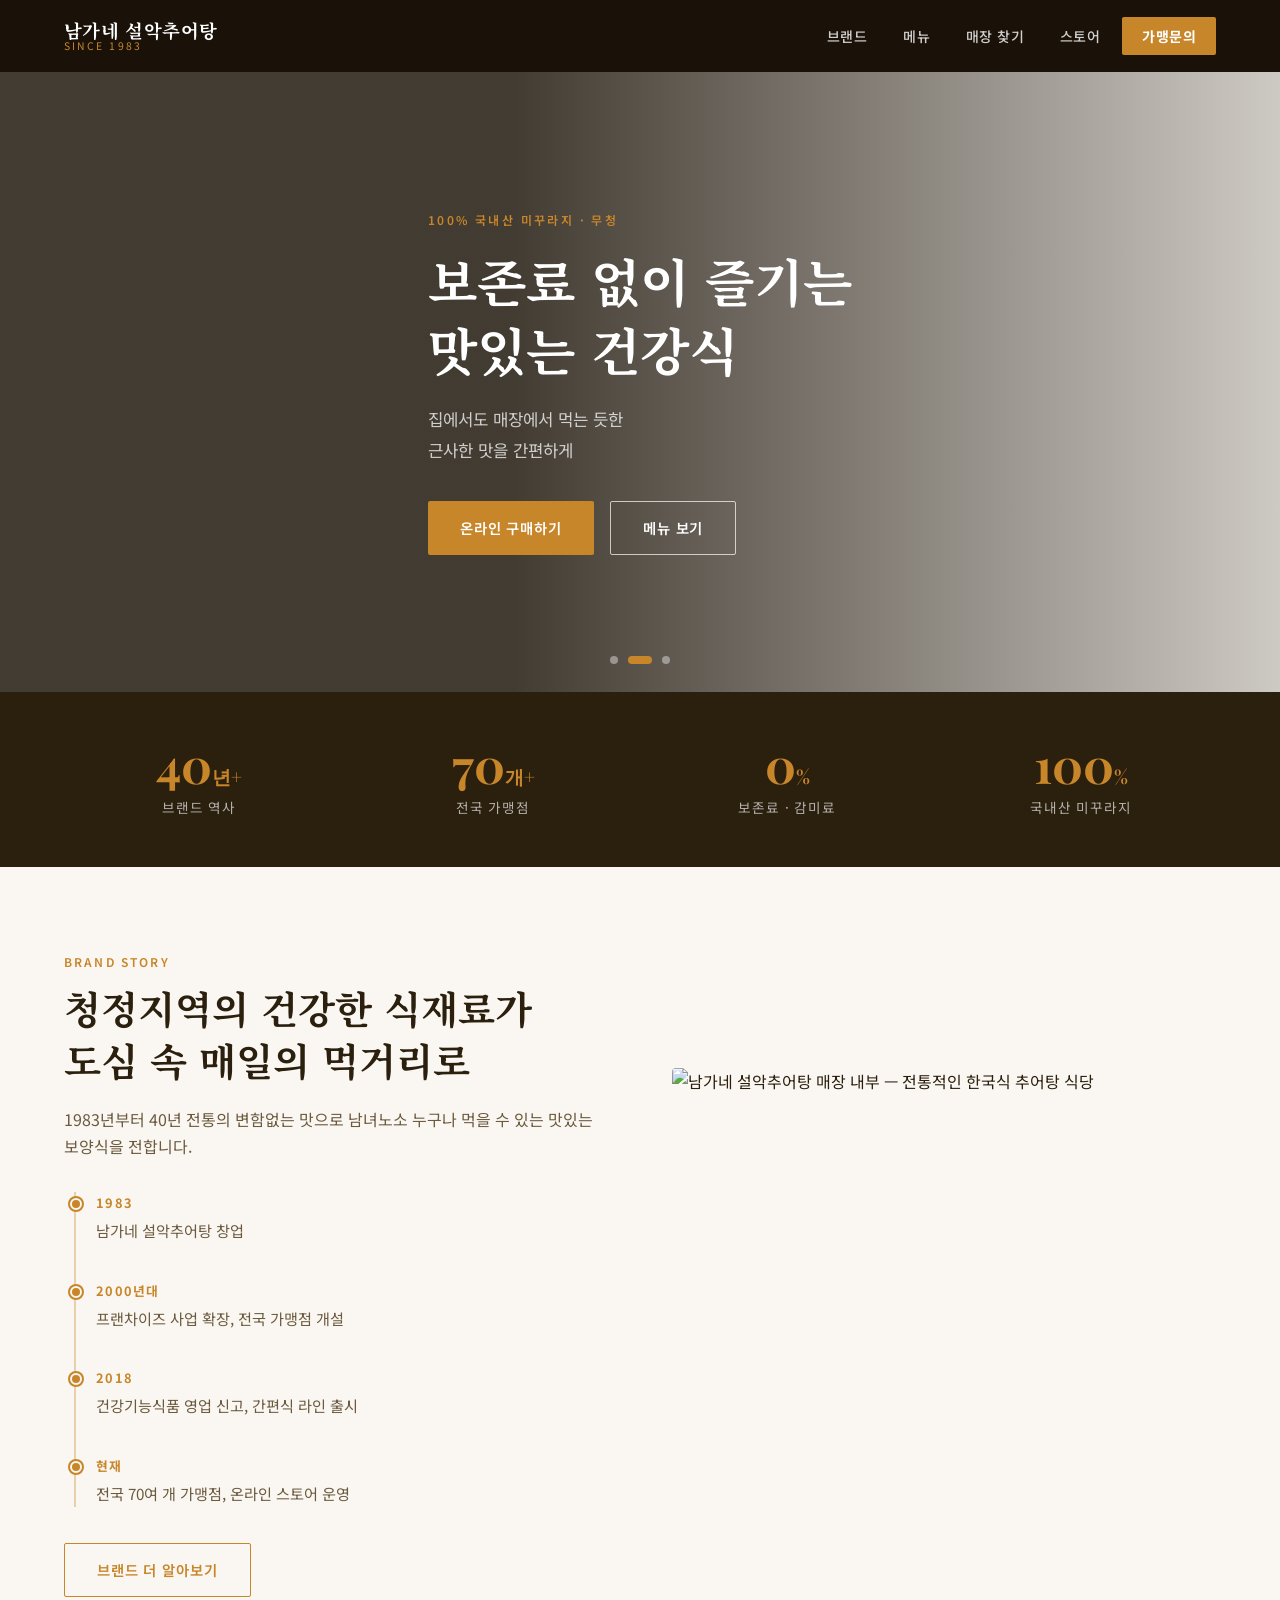
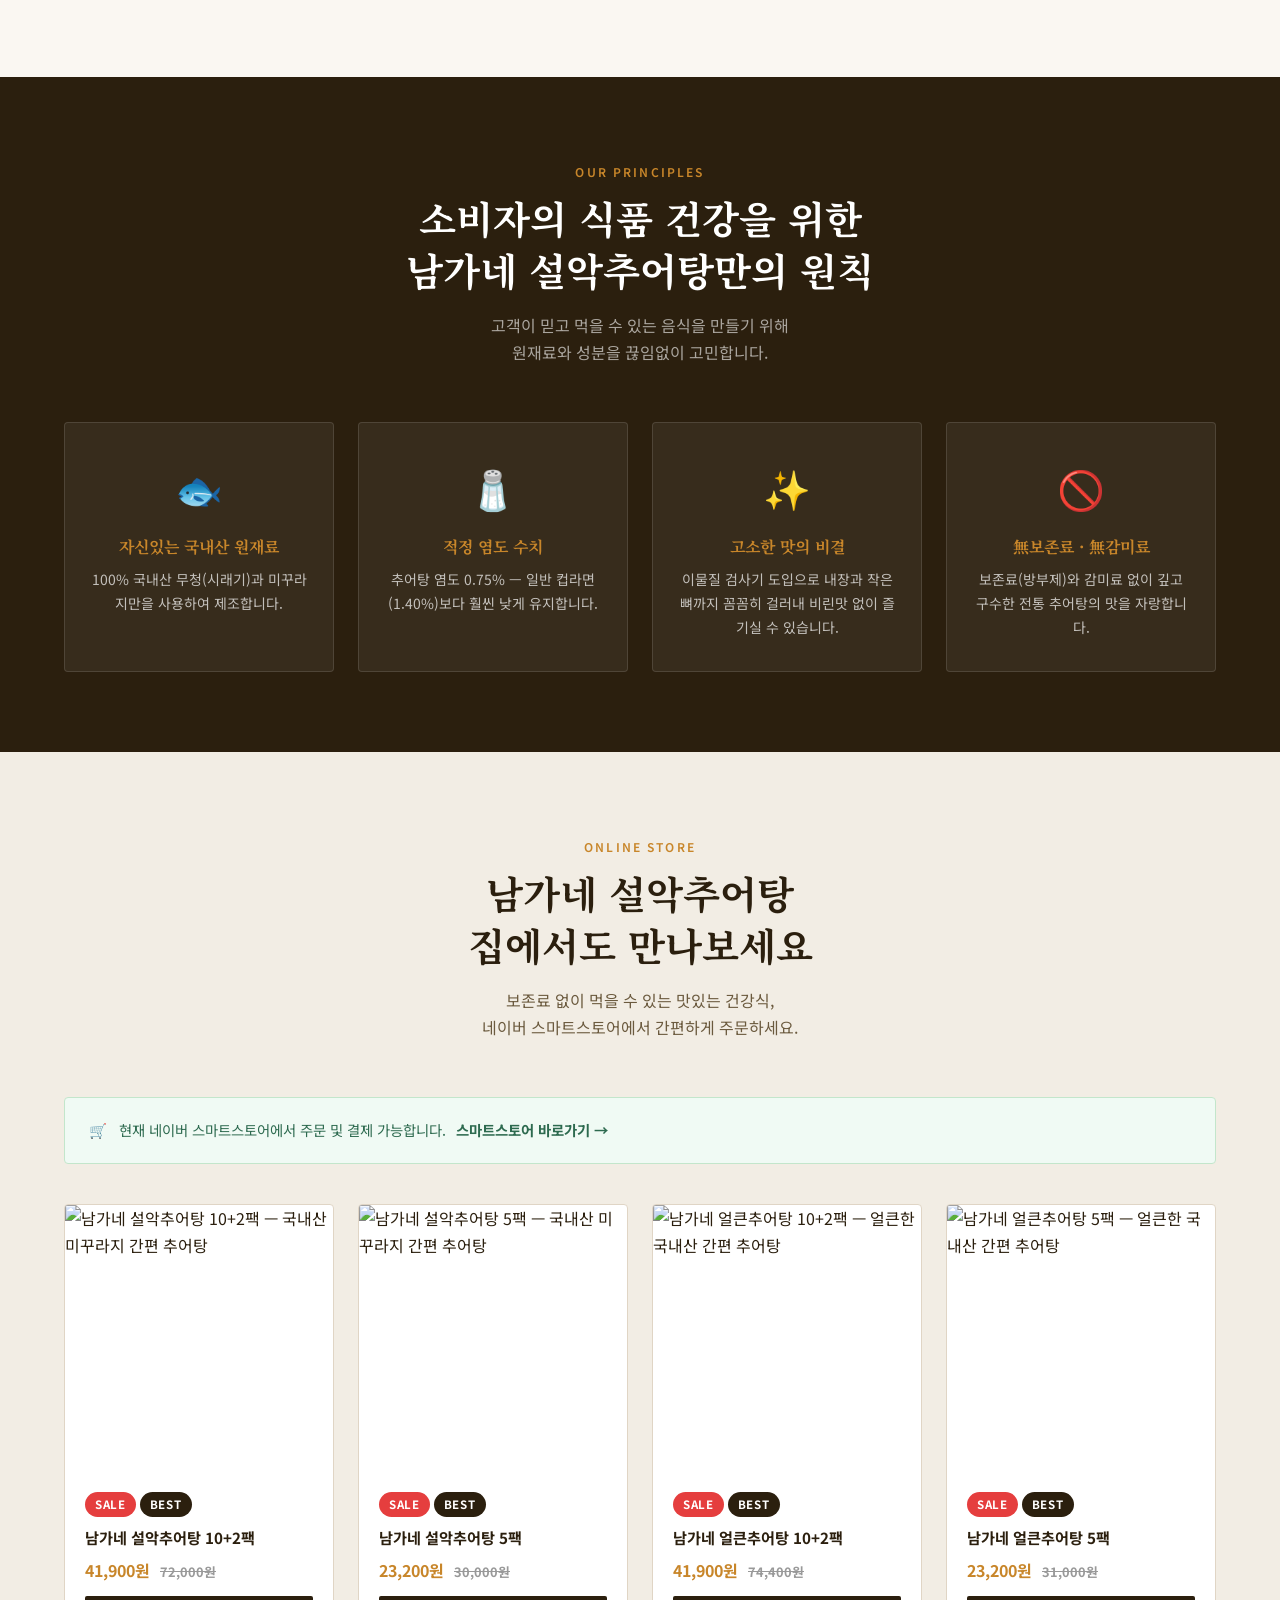
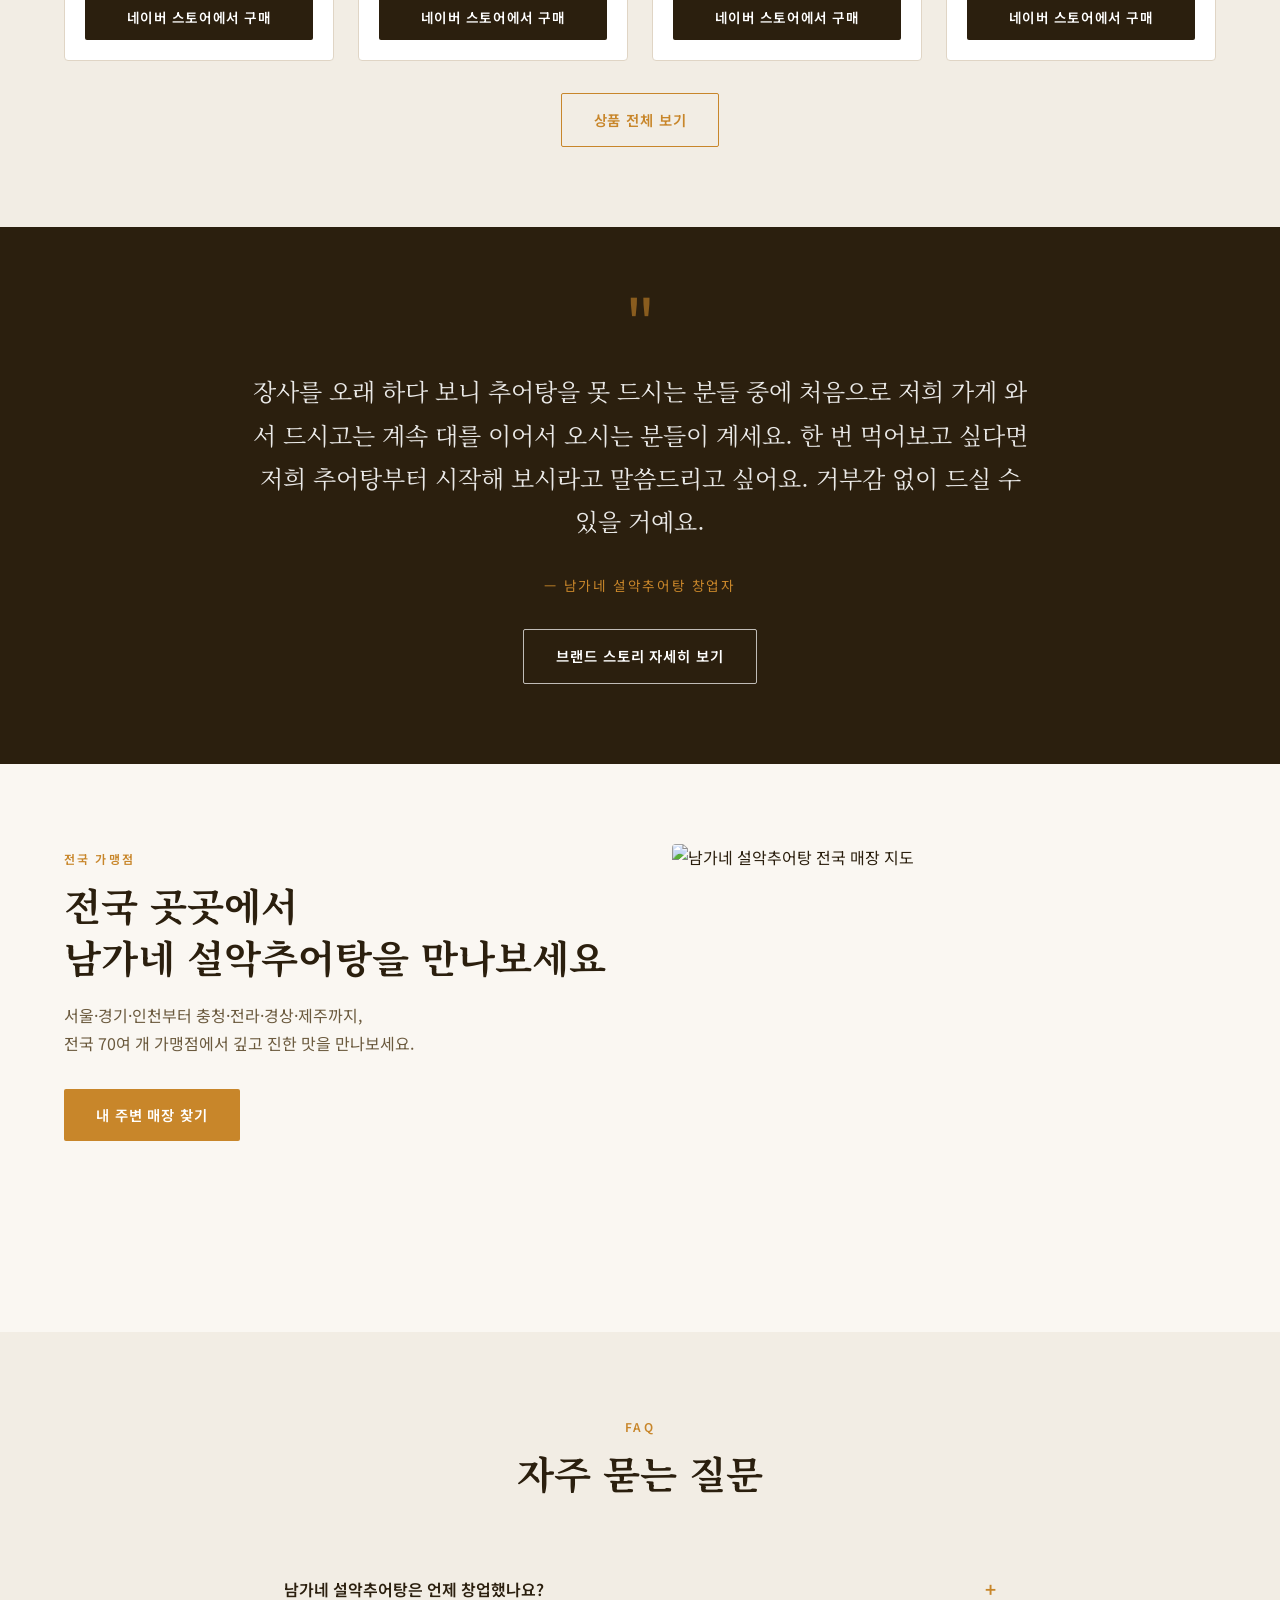
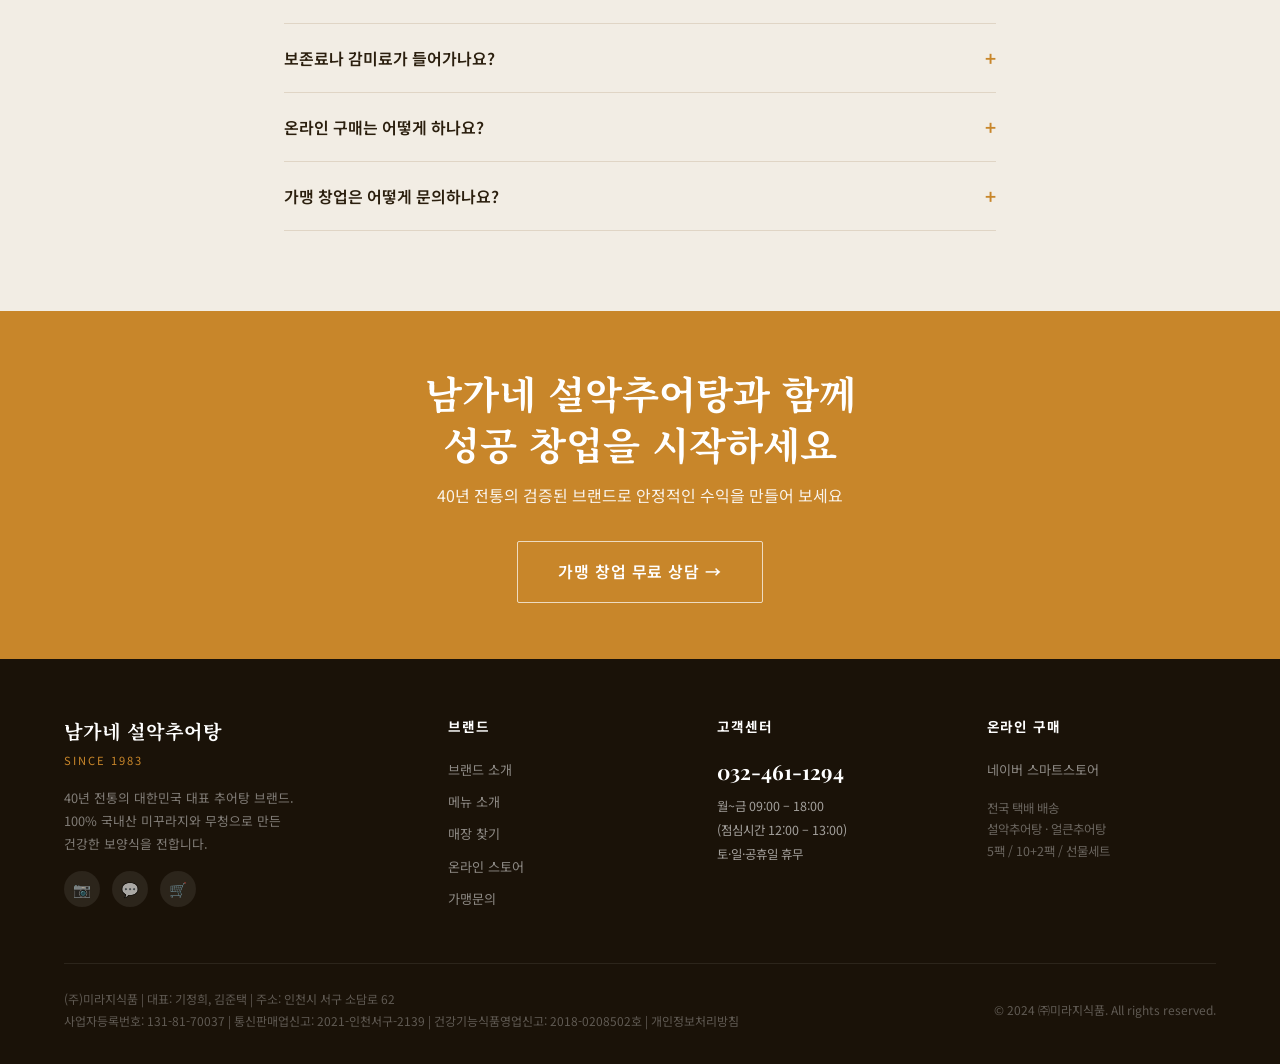
==== index.html @ 0f3bd4b6 "Add files via upload" ====
<!DOCTYPE html>
<html lang="ko">
<head>
  <meta charset="UTF-8">
  <meta name="viewport" content="width=device-width, initial-scale=1.0">
  <title>남가네 설악추어탕 — SINCE 1983, 40년 전통의 대한민국 대표 추어탕</title>
  <meta name="description" content="1983년부터 이어온 40년 전통. 100% 국내산 미꾸라지와 무청으로 만든 남가네 설악추어탕. 무보존료·무감미료, 전국 70여 개 가맹점 운영. 온라인 구매는 네이버 스마트스토어에서.">
  <meta name="keywords" content="남가네설악추어탕, 추어탕, 설악추어탕, 얼큰추어탕, 추어탕 프랜차이즈, 보양식, 국내산 미꾸라지, 간편식 추어탕, 추어탕 택배, 남가네">
  <meta name="robots" content="index, follow">
  <link rel="canonical" href="https://www.namgane.com/">

  <!-- Open Graph -->
  <meta property="og:type" content="website">
  <meta property="og:url" content="https://www.namgane.com/">
  <meta property="og:title" content="남가네 설악추어탕 — SINCE 1983, 40년 전통의 대한민국 대표 추어탕">
  <meta property="og:description" content="1983년부터 이어온 40년 전통. 100% 국내산 미꾸라지와 무청으로 만든 무보존료 추어탕. 전국 70여 개 가맹점.">
  <meta property="og:image" content="https://cdn.imweb.me/upload/S20241025a512324f0fa65/7d72f2d966a50.png">
  <meta property="og:image:width" content="1200">
  <meta property="og:image:height" content="627">
  <meta property="og:locale" content="ko_KR">
  <meta property="og:site_name" content="남가네 설악추어탕">

  <!-- Twitter Card -->
  <meta name="twitter:card" content="summary_large_image">
  <meta name="twitter:title" content="남가네 설악추어탕 — SINCE 1983">
  <meta name="twitter:description" content="40년 전통, 100% 국내산 미꾸라지, 무보존료 추어탕. 전국 70여 개 가맹점.">
  <meta name="twitter:image" content="https://cdn.imweb.me/upload/S20241025a512324f0fa65/7d72f2d966a50.png">

  <!-- 검색엔진 인증 -->
  <meta name="google-site-verification" content="q4EawzZh99e0tePNNYTPnq-Qru-4uz_8T99gALZfEkM">
  <meta name="naver-site-verification" content="ffc5e122dd7aadddf23b4c97f16480dda7a53332">

  <!-- Fonts -->
  <link rel="preconnect" href="https://fonts.googleapis.com">
  <link rel="preconnect" href="https://fonts.gstatic.com" crossorigin>
  <link href="https://fonts.googleapis.com/css2?family=Noto+Sans+KR:wght@400;500;700&family=Noto+Serif+KR:wght@400;700&family=Playfair+Display:wght@400;700&display=swap" rel="stylesheet">

  <link rel="stylesheet" href="style.css">

  <!-- Schema.org — Organization -->
  <script type="application/ld+json">
  {
    "@context": "https://schema.org",
    "@type": "FoodEstablishment",
    "@id": "https://www.namgane.com/#organization",
    "name": "남가네 설악추어탕",
    "alternateName": "Namgane Seorak Chueo-tang",
    "description": "1983년 창업, 40년 전통의 추어탕 전문 프랜차이즈. 100% 국내산 미꾸라지와 무청을 사용하며 무보존료, 무감미료를 원칙으로 합니다.",
    "url": "https://www.namgane.com",
    "logo": "https://cdn.imweb.me/thumbnail/20241204/e941d30eb8ccd.png",
    "image": "https://cdn.imweb.me/upload/S20241025a512324f0fa65/7d72f2d966a50.png",
    "telephone": "032-461-1294",
    "address": {
      "@type": "PostalAddress",
      "streetAddress": "소담로 62",
      "addressLocality": "서구",
      "addressRegion": "인천광역시",
      "addressCountry": "KR"
    },
    "foundingDate": "1983",
    "servesCuisine": "Korean",
    "priceRange": "₩₩",
    "openingHours": "Mo-Fr 09:00-18:00",
    "sameAs": [
      "https://www.instagram.com/namgane_official/",
      "https://pf.kakao.com/_lPxdnj",
      "https://smartstore.naver.com/mrgfood"
    ]
  }
  </script>

  <!-- Schema.org — WebSite + Sitelinks Searchbox -->
  <script type="application/ld+json">
  {
    "@context": "https://schema.org",
    "@type": "WebSite",
    "url": "https://www.namgane.com/",
    "name": "남가네 설악추어탕",
    "potentialAction": {
      "@type": "SearchAction",
      "target": {
        "@type": "EntryPoint",
        "urlTemplate": "https://www.namgane.com/place.html?q={search_term_string}"
      },
      "query-input": "required name=search_term_string"
    }
  }
  </script>

  <!-- Schema.org — BreadcrumbList (Home) -->
  <script type="application/ld+json">
  {
    "@context": "https://schema.org",
    "@type": "BreadcrumbList",
    "itemListElement": [
      { "@type": "ListItem", "position": 1, "name": "홈", "item": "https://www.namgane.com/" }
    ]
  }
  </script>

  <!-- Schema.org — FAQPage (GEO 최적화) -->
  <script type="application/ld+json">
  {
    "@context": "https://schema.org",
    "@type": "FAQPage",
    "mainEntity": [
      {
        "@type": "Question",
        "name": "남가네 설악추어탕은 언제 창업했나요?",
        "acceptedAnswer": {
          "@type": "Answer",
          "text": "남가네 설악추어탕은 1983년에 창업하여 2024년 기준 40년 이상의 전통을 이어오고 있는 추어탕 전문 프랜차이즈입니다."
        }
      },
      {
        "@type": "Question",
        "name": "남가네 추어탕에 보존료나 감미료가 들어가나요?",
        "acceptedAnswer": {
          "@type": "Answer",
          "text": "남가네 설악추어탕은 보존료(방부제)와 감미료를 일절 사용하지 않습니다. 100% 국내산 미꾸라지와 무청(시래기)만을 사용하며, 추어탕 염도는 0.75%로 일반 컵라면(1.40%)보다 훨씬 낮습니다."
        }
      },
      {
        "@type": "Question",
        "name": "남가네 설악추어탕 가맹점은 전국에 몇 개인가요?",
        "acceptedAnswer": {
          "@type": "Answer",
          "text": "남가네 설악추어탕은 서울, 경기, 인천, 충청, 전라, 경상, 제주 등 전국에 70여 개 가맹점을 운영하고 있습니다."
        }
      },
      {
        "@type": "Question",
        "name": "남가네 추어탕을 온라인에서 구매할 수 있나요?",
        "acceptedAnswer": {
          "@type": "Answer",
          "text": "네, 네이버 스마트스토어(smartstore.naver.com/mrgfood)에서 남가네 설악추어탕과 얼큰추어탕을 구매하실 수 있습니다. 5팩, 10+2팩 등 다양한 구성으로 판매하며 전국 택배 배송이 가능합니다."
        }
      },
      {
        "@type": "Question",
        "name": "남가네 설악추어탕 가맹 창업은 어떻게 하나요?",
        "acceptedAnswer": {
          "@type": "Answer",
          "text": "가맹문의 페이지(namgane.com/franchise.html)에서 온라인으로 창업 문의를 남기시거나, 고객센터(032-461-1294)로 직접 연락하시면 가맹 상담을 받으실 수 있습니다."
        }
      }
    ]
  }
  </script>
</head>
<body>

<!-- ===== NAV ===== -->
<nav id="site-nav" aria-label="주요 네비게이션">
  <div class="nav-inner">
    <a href="index.html" class="nav-logo" aria-label="남가네 설악추어탕 홈">
      <span class="logo-ko">남가네 설악추어탕</span>
      <span class="logo-since">Since 1983</span>
    </a>
    <ul class="nav-links" role="list">
      <li><a href="about.html">브랜드</a></li>
      <li class="has-sub">
        <a href="menu.html">메뉴</a>
        <ul class="sub-menu" role="list">
          <li><a href="menu.html#soup">탕 메뉴</a></li>
          <li><a href="menu.html#side">곁들임 메뉴</a></li>
        </ul>
      </li>
      <li><a href="place.html">매장 찾기</a></li>
      <li><a href="store.html">스토어</a></li>
      <li><a href="franchise.html" class="nav-cta">가맹문의</a></li>
    </ul>
    <button class="nav-hamburger" aria-label="메뉴 열기" id="hamburger">
      <span></span><span></span><span></span>
    </button>
  </div>
</nav>

<!-- Mobile Nav -->
<nav class="mobile-nav" id="mobile-nav" aria-label="모바일 네비게이션">
  <a href="about.html">브랜드</a>
  <a href="menu.html">메뉴</a>
  <a href="place.html">매장 찾기</a>
  <a href="store.html">스토어</a>
  <a href="franchise.html">가맹문의</a>
</nav>

<!-- ===== HERO ===== -->
<section class="hero" aria-label="메인 배너">
  <!-- Slide 1 -->
  <article class="hero-slide active">
    <div class="hero-bg" style="background-image: url('https://cdn.imweb.me/upload/S20241025a512324f0fa65/8211f3d5233db.jpg')"></div>
    <div class="hero-overlay"></div>
    <div class="hero-content">
      <p class="hero-label">Since 1983 — 40년 전통</p>
      <h1>감미료 없이 깊고 구수한<br>전통의 맛을 담았습니다</h1>
      <p>매일 신선한 식재료로 만들어<br>더욱 건강한 우리 음식</p>
      <div class="hero-actions">
        <a href="about.html" class="btn btn-primary">브랜드 스토리 보기</a>
        <a href="store.html" class="btn btn-outline--white">온라인 구매</a>
      </div>
    </div>
  </article>

  <!-- Slide 2 -->
  <article class="hero-slide">
    <div class="hero-bg" style="background-image: url('https://cdn.imweb.me/upload/S20241025a512324f0fa65/37f7d475eee03.jpg')"></div>
    <div class="hero-overlay"></div>
    <div class="hero-content">
      <p class="hero-label">100% 국내산 미꾸라지 · 무청</p>
      <h1>보존료 없이 즐기는<br>맛있는 건강식</h1>
      <p>집에서도 매장에서 먹는 듯한<br>근사한 맛을 간편하게</p>
      <div class="hero-actions">
        <a href="store.html" class="btn btn-primary">온라인 구매하기</a>
        <a href="menu.html" class="btn btn-outline--white">메뉴 보기</a>
      </div>
    </div>
  </article>

  <!-- Slide 3 -->
  <article class="hero-slide">
    <div class="hero-bg" style="background-image: url('https://cdn.imweb.me/upload/S20241025a512324f0fa65/9483e4d1bb807.png'); background-color:#1a1208;"></div>
    <div class="hero-overlay"></div>
    <div class="hero-content">
      <p class="hero-label">전국 70여 개 가맹점</p>
      <h1>남가네 설악추어탕의<br>자신감을 함께 경험하세요</h1>
      <p>보양식 그 시작에는<br>남가네 설악추어탕이 있습니다</p>
      <div class="hero-actions">
        <a href="franchise.html" class="btn btn-primary">가맹 창업 문의</a>
        <a href="place.html" class="btn btn-outline--white">매장 찾기</a>
      </div>
    </div>
  </article>

  <div class="hero-controls" role="group" aria-label="슬라이드 선택">
    <button class="hero-dot active" data-index="0" aria-label="슬라이드 1"></button>
    <button class="hero-dot" data-index="1" aria-label="슬라이드 2"></button>
    <button class="hero-dot" data-index="2" aria-label="슬라이드 3"></button>
  </div>
</section>

<!-- ===== STATS ===== -->
<div class="stats-bar" aria-label="브랜드 핵심 수치">
  <div class="container">
    <div class="grid-4">
      <div class="stat-item">
        <div class="num">40<span style="font-size:1.2rem">년+</span></div>
        <div class="label">브랜드 역사</div>
      </div>
      <div class="stat-item">
        <div class="num">70<span style="font-size:1.2rem">개+</span></div>
        <div class="label">전국 가맹점</div>
      </div>
      <div class="stat-item">
        <div class="num">0<span style="font-size:1.2rem">%</span></div>
        <div class="label">보존료 · 감미료</div>
      </div>
      <div class="stat-item">
        <div class="num">100<span style="font-size:1.2rem">%</span></div>
        <div class="label">국내산 미꾸라지</div>
      </div>
    </div>
  </div>
</div>

<!-- ===== BRAND SECTION ===== -->
<section class="section" aria-labelledby="brand-title">
  <div class="container">
    <div class="grid-2" style="gap:64px;">
      <div>
        <span class="section-label">Brand Story</span>
        <h2 id="brand-title">청정지역의 건강한 식재료가<br>도심 속 매일의 먹거리로</h2>
        <p style="margin:20px 0 16px; color:var(--color-text-muted); font-size:1rem;">
          1983년부터 40년 전통의 변함없는 맛으로 남녀노소 누구나 먹을 수 있는 맛있는 보양식을 전합니다.
        </p>
        <div class="timeline" style="margin: 32px 0;">
          <div class="tl-item"><div class="tl-year">1983</div><div class="tl-text">남가네 설악추어탕 창업</div></div>
          <div class="tl-item"><div class="tl-year">2000년대</div><div class="tl-text">프랜차이즈 사업 확장, 전국 가맹점 개설</div></div>
          <div class="tl-item"><div class="tl-year">2018</div><div class="tl-text">건강기능식품 영업 신고, 간편식 라인 출시</div></div>
          <div class="tl-item"><div class="tl-year">현재</div><div class="tl-text">전국 70여 개 가맹점, 온라인 스토어 운영</div></div>
        </div>
        <a href="about.html" class="btn btn-outline">브랜드 더 알아보기</a>
      </div>
      <div>
        <img src="https://cdn.imweb.me/thumbnail/20241202/8e1cb6d048c9b.jpg"
             alt="남가네 설악추어탕 매장 내부 — 전통적인 한국식 추어탕 식당"
             loading="lazy"
             style="border-radius:4px; width:100%; aspect-ratio:4/3; object-fit:cover;">
      </div>
    </div>
  </div>
</section>

<!-- ===== PRINCIPLES ===== -->
<section class="section section--dark" aria-labelledby="principle-title">
  <div class="container">
    <div class="section-title">
      <span class="section-label" style="color:var(--color-accent)">Our Principles</span>
      <h2 id="principle-title" style="color:var(--color-white)">소비자의 식품 건강을 위한<br>남가네 설악추어탕만의 원칙</h2>
      <p style="color:rgba(255,255,255,0.6)">고객이 믿고 먹을 수 있는 음식을 만들기 위해<br>원재료와 성분을 끊임없이 고민합니다.</p>
    </div>
    <div class="grid-4">
      <article class="principle-card">
        <div class="icon">🐟</div>
        <h4>자신있는 국내산 원재료</h4>
        <p>100% 국내산 무청(시래기)과 미꾸라지만을 사용하여 제조합니다.</p>
      </article>
      <article class="principle-card">
        <div class="icon">🧂</div>
        <h4>적정 염도 수치</h4>
        <p>추어탕 염도 0.75% — 일반 컵라면(1.40%)보다 훨씬 낮게 유지합니다.</p>
      </article>
      <article class="principle-card">
        <div class="icon">✨</div>
        <h4>고소한 맛의 비결</h4>
        <p>이물질 검사기 도입으로 내장과 작은 뼈까지 꼼꼼히 걸러내 비린맛 없이 즐기실 수 있습니다.</p>
      </article>
      <article class="principle-card">
        <div class="icon">🚫</div>
        <h4>無보존료 · 無감미료</h4>
        <p>보존료(방부제)와 감미료 없이 깊고 구수한 전통 추어탕의 맛을 자랑합니다.</p>
      </article>
    </div>
  </div>
</section>

<!-- ===== PRODUCTS ===== -->
<section class="section section--cream" aria-labelledby="products-title">
  <div class="container">
    <div class="section-title">
      <span class="section-label">Online Store</span>
      <h2 id="products-title">남가네 설악추어탕<br>집에서도 만나보세요</h2>
      <p>보존료 없이 먹을 수 있는 맛있는 건강식,<br>네이버 스마트스토어에서 간편하게 주문하세요.</p>
    </div>

    <div class="store-note">
      <span>🛒</span>
      <span>현재 네이버 스마트스토어에서 주문 및 결제 가능합니다.
        <a href="https://smartstore.naver.com/mrgfood" target="_blank" rel="noopener" style="color:#2d6a4f; font-weight:700; margin-left:6px;">스마트스토어 바로가기 →</a>
      </span>
    </div>

    <div class="grid-4">
      <!-- 상품 1 -->
      <article class="product-card" itemscope itemtype="https://schema.org/Product">
        <div class="img-wrap">
          <img src="https://cdn.imweb.me/upload/S20241025a512324f0fa65/8211f3d5233db.jpg"
               alt="남가네 설악추어탕 10+2팩 — 국내산 미꾸라지 간편 추어탕"
               loading="lazy"
               itemprop="image">
        </div>
        <div class="info">
          <div><span class="badge badge-red">SALE</span> <span class="badge badge-primary">BEST</span></div>
          <div class="name mt-8" itemprop="name">남가네 설악추어탕 10+2팩</div>
          <div class="price" itemprop="offers" itemscope itemtype="https://schema.org/Offer">
            <span itemprop="price" content="41900">41,900원</span>
            <span class="price-orig">72,000원</span>
          </div>
          <a href="https://smartstore.naver.com/mrgfood/products/5584083502"
             target="_blank" rel="noopener"
             class="buy-btn"
             aria-label="남가네 설악추어탕 10+2팩 네이버 스마트스토어에서 구매">
            네이버 스토어에서 구매
          </a>
        </div>
      </article>

      <!-- 상품 2 -->
      <article class="product-card" itemscope itemtype="https://schema.org/Product">
        <div class="img-wrap">
          <img src="https://cdn.imweb.me/upload/S20241025a512324f0fa65/8211f3d5233db.jpg"
               alt="남가네 설악추어탕 5팩 — 국내산 미꾸라지 간편 추어탕"
               loading="lazy"
               itemprop="image">
        </div>
        <div class="info">
          <div><span class="badge badge-red">SALE</span> <span class="badge badge-primary">BEST</span></div>
          <div class="name mt-8" itemprop="name">남가네 설악추어탕 5팩</div>
          <div class="price" itemprop="offers" itemscope itemtype="https://schema.org/Offer">
            <span itemprop="price" content="23200">23,200원</span>
            <span class="price-orig">30,000원</span>
          </div>
          <a href="https://smartstore.naver.com/mrgfood"
             target="_blank" rel="noopener"
             class="buy-btn"
             aria-label="남가네 설악추어탕 5팩 네이버 스마트스토어에서 구매">
            네이버 스토어에서 구매
          </a>
        </div>
      </article>

      <!-- 상품 3 -->
      <article class="product-card" itemscope itemtype="https://schema.org/Product">
        <div class="img-wrap">
          <img src="https://cdn.imweb.me/upload/S20241025a512324f0fa65/37f7d475eee03.jpg"
               alt="남가네 얼큰추어탕 10+2팩 — 얼큰한 국내산 간편 추어탕"
               loading="lazy"
               itemprop="image">
        </div>
        <div class="info">
          <div><span class="badge badge-red">SALE</span> <span class="badge badge-primary">BEST</span></div>
          <div class="name mt-8" itemprop="name">남가네 얼큰추어탕 10+2팩</div>
          <div class="price" itemprop="offers" itemscope itemtype="https://schema.org/Offer">
            <span itemprop="price" content="41900">41,900원</span>
            <span class="price-orig">74,400원</span>
          </div>
          <a href="https://smartstore.naver.com/mrgfood"
             target="_blank" rel="noopener"
             class="buy-btn"
             aria-label="남가네 얼큰추어탕 10+2팩 네이버 스마트스토어에서 구매">
            네이버 스토어에서 구매
          </a>
        </div>
      </article>

      <!-- 상품 4 -->
      <article class="product-card" itemscope itemtype="https://schema.org/Product">
        <div class="img-wrap">
          <img src="https://cdn.imweb.me/upload/S20241025a512324f0fa65/37f7d475eee03.jpg"
               alt="남가네 얼큰추어탕 5팩 — 얼큰한 국내산 간편 추어탕"
               loading="lazy"
               itemprop="image">
        </div>
        <div class="info">
          <div><span class="badge badge-red">SALE</span> <span class="badge badge-primary">BEST</span></div>
          <div class="name mt-8" itemprop="name">남가네 얼큰추어탕 5팩</div>
          <div class="price" itemprop="offers" itemscope itemtype="https://schema.org/Offer">
            <span itemprop="price" content="23200">23,200원</span>
            <span class="price-orig">31,000원</span>
          </div>
          <a href="https://smartstore.naver.com/mrgfood"
             target="_blank" rel="noopener"
             class="buy-btn"
             aria-label="남가네 얼큰추어탕 5팩 네이버 스마트스토어에서 구매">
            네이버 스토어에서 구매
          </a>
        </div>
      </article>
    </div>

    <div class="text-center mt-32">
      <a href="store.html" class="btn btn-outline">상품 전체 보기</a>
    </div>
  </div>
</section>

<!-- ===== QUOTE ===== -->
<section class="quote-section" aria-label="대표 인용구">
  <div class="container">
    <div class="quote-mark">"</div>
    <blockquote class="quote-text">
      장사를 오래 하다 보니 추어탕을 못 드시는 분들 중에
      처음으로 저희 가게 와서 드시고는 계속 대를 이어서 오시는 분들이 계세요.
      한 번 먹어보고 싶다면 저희 추어탕부터 시작해 보시라고 말씀드리고 싶어요.
      거부감 없이 드실 수 있을 거예요.
    </blockquote>
    <div class="quote-author">— 남가네 설악추어탕 창업자</div>
    <div class="mt-32">
      <a href="about.html" class="btn btn-outline--white">브랜드 스토리 자세히 보기</a>
    </div>
  </div>
</section>

<!-- ===== PLACE PREVIEW ===== -->
<section class="section" aria-labelledby="place-title">
  <div class="container">
    <div class="grid-2" style="gap:64px; align-items:start;">
      <div>
        <span class="section-label">전국 가맹점</span>
        <h2 id="place-title">전국 곳곳에서<br>남가네 설악추어탕을 만나보세요</h2>
        <p style="margin:20px 0 32px; color:var(--color-text-muted);">
          서울·경기·인천부터 충청·전라·경상·제주까지,<br>전국 70여 개 가맹점에서 깊고 진한 맛을 만나보세요.
        </p>
        <a href="place.html" class="btn btn-primary">내 주변 매장 찾기</a>
      </div>
      <div>
        <img src="https://cdn.imweb.me/thumbnail/20241202/e29f6c550e48b.jpg"
             alt="남가네 설악추어탕 전국 매장 지도"
             loading="lazy"
             style="border-radius:4px; width:100%; aspect-ratio:4/3; object-fit:cover;">
      </div>
    </div>
  </div>
</section>

<!-- ===== FAQ (GEO) ===== -->
<section class="section section--cream" aria-labelledby="faq-title">
  <div class="container" style="max-width:760px;">
    <div class="section-title">
      <span class="section-label">FAQ</span>
      <h2 id="faq-title">자주 묻는 질문</h2>
    </div>
    <div class="faq-list" itemscope itemtype="https://schema.org/FAQPage">
      <div class="faq-item" itemscope itemprop="mainEntity" itemtype="https://schema.org/Question">
        <button class="faq-q" aria-expanded="false">
          <span itemprop="name">남가네 설악추어탕은 언제 창업했나요?</span>
          <span class="icon">+</span>
        </button>
        <div class="faq-a" itemscope itemprop="acceptedAnswer" itemtype="https://schema.org/Answer">
          <p itemprop="text">1983년 창업하여 2024년 기준 40년 이상의 전통을 이어오고 있는 추어탕 전문 프랜차이즈입니다.</p>
        </div>
      </div>
      <div class="faq-item" itemscope itemprop="mainEntity" itemtype="https://schema.org/Question">
        <button class="faq-q" aria-expanded="false">
          <span itemprop="name">보존료나 감미료가 들어가나요?</span>
          <span class="icon">+</span>
        </button>
        <div class="faq-a" itemscope itemprop="acceptedAnswer" itemtype="https://schema.org/Answer">
          <p itemprop="text">보존료와 감미료를 일절 사용하지 않습니다. 100% 국내산 미꾸라지와 무청(시래기)만 사용하며, 추어탕 염도는 0.75%로 일반 컵라면(1.40%)보다 훨씬 낮습니다.</p>
        </div>
      </div>
      <div class="faq-item" itemscope itemprop="mainEntity" itemtype="https://schema.org/Question">
        <button class="faq-q" aria-expanded="false">
          <span itemprop="name">온라인 구매는 어떻게 하나요?</span>
          <span class="icon">+</span>
        </button>
        <div class="faq-a" itemscope itemprop="acceptedAnswer" itemtype="https://schema.org/Answer">
          <p itemprop="text">네이버 스마트스토어(smartstore.naver.com/mrgfood)에서 구매하실 수 있습니다. 설악추어탕과 얼큰추어탕 5팩·10+2팩 등 다양한 구성으로 전국 택배 배송됩니다.</p>
        </div>
      </div>
      <div class="faq-item" itemscope itemprop="mainEntity" itemtype="https://schema.org/Question">
        <button class="faq-q" aria-expanded="false">
          <span itemprop="name">가맹 창업은 어떻게 문의하나요?</span>
          <span class="icon">+</span>
        </button>
        <div class="faq-a" itemscope itemprop="acceptedAnswer" itemtype="https://schema.org/Answer">
          <p itemprop="text">가맹문의 페이지에서 온라인으로 상담 신청하시거나, 고객센터(032-461-1294, 월~금 09:00~18:00)로 연락하시면 됩니다.</p>
        </div>
      </div>
    </div>
  </div>
</section>

<!-- ===== CTA BANNER ===== -->
<div class="cta-banner">
  <div class="container">
    <h2>남가네 설악추어탕과 함께<br>성공 창업을 시작하세요</h2>
    <p>40년 전통의 검증된 브랜드로 안정적인 수익을 만들어 보세요</p>
    <a href="franchise.html" class="btn btn-outline--white" style="font-size:1rem; padding:16px 40px;">
      가맹 창업 무료 상담 →
    </a>
  </div>
</div>

<!-- ===== FOOTER ===== -->
<footer id="site-footer" aria-label="사이트 정보">
  <div class="container">
    <div class="footer-inner">
      <div class="footer-brand">
        <div class="logo-ko">남가네 설악추어탕</div>
        <div class="since">Since 1983</div>
        <p>40년 전통의 대한민국 대표 추어탕 브랜드.<br>100% 국내산 미꾸라지와 무청으로 만든<br>건강한 보양식을 전합니다.</p>
        <div class="social-links" aria-label="소셜 미디어">
          <a href="https://www.instagram.com/namgane_official/" target="_blank" rel="noopener" aria-label="인스타그램">📷</a>
          <a href="https://pf.kakao.com/_lPxdnj" target="_blank" rel="noopener" aria-label="카카오톡 채널">💬</a>
          <a href="https://smartstore.naver.com/mrgfood" target="_blank" rel="noopener" aria-label="네이버 스마트스토어">🛒</a>
        </div>
      </div>
      <div class="footer-col">
        <h5>브랜드</h5>
        <a href="about.html">브랜드 소개</a>
        <a href="menu.html">메뉴 소개</a>
        <a href="place.html">매장 찾기</a>
        <a href="store.html">온라인 스토어</a>
        <a href="franchise.html">가맹문의</a>
      </div>
      <div class="footer-col">
        <h5>고객센터</h5>
        <div class="footer-contact-num">032-461-1294</div>
        <div class="footer-hours">
          월~금 09:00 – 18:00<br>
          (점심시간 12:00 – 13:00)<br>
          토·일·공휴일 휴무
        </div>
      </div>
      <div class="footer-col">
        <h5>온라인 구매</h5>
        <a href="https://smartstore.naver.com/mrgfood" target="_blank" rel="noopener">
          네이버 스마트스토어
        </a>
        <p style="font-size:0.78rem; margin-top:12px; color:rgba(255,255,255,0.35); line-height:1.7;">
          전국 택배 배송<br>설악추어탕 · 얼큰추어탕<br>5팩 / 10+2팩 / 선물세트
        </p>
      </div>
    </div>
    <div class="footer-bottom">
      <div class="footer-biz-info">
        (주)미라지식품 | 대표: 기정희, 김준택 | 주소: 인천시 서구 소담로 62<br>
        사업자등록번호: 131-81-70037 | 통신판매업신고: 2021-인천서구-2139 | 건강기능식품영업신고: 2018-0208502호 |
        <a href="#">개인정보처리방침</a>
      </div>
      <div>© 2024 ㈜미라지식품. All rights reserved.</div>
    </div>
  </div>
</footer>

<button id="scroll-top" aria-label="맨 위로 이동">↑</button>

<script>
/* ---- Nav scroll ---- */
const nav = document.getElementById('site-nav');
window.addEventListener('scroll', () => {
  nav.classList.toggle('scrolled', window.scrollY > 40);
  document.getElementById('scroll-top').classList.toggle('visible', window.scrollY > 400);
});

/* ---- Hamburger ---- */
document.getElementById('hamburger').addEventListener('click', function() {
  document.getElementById('mobile-nav').classList.toggle('open');
});

/* ---- Scroll to top ---- */
document.getElementById('scroll-top').addEventListener('click', () => {
  window.scrollTo({ top: 0, behavior: 'smooth' });
});

/* ---- Hero Slider ---- */
const slides = document.querySelectorAll('.hero-slide');
const dots = document.querySelectorAll('.hero-dot');
let current = 0;
let timer;

function goTo(n) {
  slides[current].classList.remove('active');
  dots[current].classList.remove('active');
  current = (n + slides.length) % slides.length;
  slides[current].classList.add('active');
  dots[current].classList.add('active');
}

function autoPlay() {
  timer = setInterval(() => goTo(current + 1), 5000);
}

dots.forEach(dot => {
  dot.addEventListener('click', () => {
    clearInterval(timer);
    goTo(parseInt(dot.dataset.index));
    autoPlay();
  });
});

autoPlay();

/* ---- FAQ Toggle ---- */
document.querySelectorAll('.faq-q').forEach(btn => {
  btn.addEventListener('click', () => {
    const item = btn.closest('.faq-item');
    const isOpen = item.classList.contains('open');
    document.querySelectorAll('.faq-item').forEach(i => i.classList.remove('open'));
    if (!isOpen) item.classList.add('open');
    btn.setAttribute('aria-expanded', !isOpen);
  });
});
</script>
</body>
</html>
---- style.css ----
/* ================================================
   남가네 설악추어탕 — Global Styles
   www.namgane.com
   ================================================ */

/* ---- Reset & Base ---- */
*, *::before, *::after { box-sizing: border-box; margin: 0; padding: 0; }

:root {
  --color-primary:    #2b1f0e;   /* 깊은 흙갈색 */
  --color-accent:     #c8862a;   /* 황금 앰버 */
  --color-accent-lt:  #e8a84a;
  --color-bg:         #faf7f2;   /* 따뜻한 크림 */
  --color-white:      #ffffff;
  --color-text:       #2b1f0e;
  --color-text-muted: #6b5a3e;
  --color-border:     #e0d5c5;
  --color-nav-bg:     #1a1208;
  --font-ko:          'Noto Serif KR', 'Malgun Gothic', serif;
  --font-en:          'Playfair Display', Georgia, serif;
  --font-body:        'Noto Sans KR', 'Malgun Gothic', sans-serif;
  --max-w:            1200px;
  --nav-h:            72px;
  --transition:       0.25s ease;
}

html { scroll-behavior: smooth; font-size: 16px; }

body {
  font-family: var(--font-body);
  background: var(--color-bg);
  color: var(--color-text);
  line-height: 1.7;
  -webkit-font-smoothing: antialiased;
}

img { max-width: 100%; height: auto; display: block; }
a { color: inherit; text-decoration: none; }
ul { list-style: none; }

/* ---- Typography ---- */
h1, h2, h3, h4 { font-family: var(--font-ko); line-height: 1.35; }
h1 { font-size: clamp(2rem, 4vw, 3.2rem); }
h2 { font-size: clamp(1.5rem, 3vw, 2.4rem); }
h3 { font-size: clamp(1.1rem, 2vw, 1.5rem); }

.en-title {
  font-family: var(--font-en);
  letter-spacing: 0.04em;
}

.section-label {
  display: inline-block;
  font-size: 0.75rem;
  letter-spacing: 0.18em;
  text-transform: uppercase;
  color: var(--color-accent);
  font-weight: 600;
  margin-bottom: 0.6rem;
}

/* ---- Layout Helpers ---- */
.container { max-width: var(--max-w); margin: 0 auto; padding: 0 24px; }
.section { padding: 80px 0; }
.section--dark { background: var(--color-primary); color: var(--color-white); }
.section--cream { background: #f2ede4; }

.grid-2 { display: grid; grid-template-columns: 1fr 1fr; gap: 40px; align-items: center; }
.grid-3 { display: grid; grid-template-columns: repeat(3, 1fr); gap: 32px; }
.grid-4 { display: grid; grid-template-columns: repeat(4, 1fr); gap: 24px; }

@media (max-width: 900px) {
  .grid-2 { grid-template-columns: 1fr; }
  .grid-3 { grid-template-columns: 1fr 1fr; }
  .grid-4 { grid-template-columns: 1fr 1fr; }
}
@media (max-width: 580px) {
  .grid-3, .grid-4 { grid-template-columns: 1fr; }
  .section { padding: 56px 0; }
}

/* ---- Buttons ---- */
.btn {
  display: inline-flex;
  align-items: center;
  gap: 8px;
  padding: 14px 32px;
  border-radius: 2px;
  font-size: 0.9rem;
  font-weight: 600;
  letter-spacing: 0.06em;
  transition: var(--transition);
  cursor: pointer;
  border: none;
}
.btn-primary {
  background: var(--color-accent);
  color: var(--color-white);
}
.btn-primary:hover { background: var(--color-accent-lt); }
.btn-outline {
  border: 1.5px solid var(--color-accent);
  color: var(--color-accent);
  background: transparent;
}
.btn-outline:hover { background: var(--color-accent); color: var(--color-white); }
.btn-outline--white {
  border: 1.5px solid rgba(255,255,255,0.7);
  color: var(--color-white);
  background: transparent;
}
.btn-outline--white:hover { background: rgba(255,255,255,0.15); }

/* ---- Navigation ---- */
#site-nav {
  position: fixed;
  top: 0; left: 0; right: 0;
  height: var(--nav-h);
  background: var(--color-nav-bg);
  z-index: 1000;
  display: flex;
  align-items: center;
  transition: box-shadow var(--transition);
}
#site-nav.scrolled { box-shadow: 0 2px 20px rgba(0,0,0,0.35); }

.nav-inner {
  width: 100%;
  max-width: var(--max-w);
  margin: 0 auto;
  padding: 0 24px;
  display: flex;
  align-items: center;
  justify-content: space-between;
}

.nav-logo {
  display: flex;
  flex-direction: column;
  line-height: 1.1;
}
.nav-logo .logo-ko {
  font-family: var(--font-ko);
  font-size: 1.15rem;
  color: var(--color-white);
  font-weight: 700;
  letter-spacing: 0.02em;
}
.nav-logo .logo-since {
  font-size: 0.65rem;
  color: var(--color-accent);
  letter-spacing: 0.2em;
  text-transform: uppercase;
}

.nav-links {
  display: flex;
  align-items: center;
  gap: 8px;
}
.nav-links a {
  color: rgba(255,255,255,0.8);
  font-size: 0.875rem;
  font-weight: 500;
  padding: 8px 14px;
  border-radius: 2px;
  transition: var(--transition);
  letter-spacing: 0.03em;
  position: relative;
}
.nav-links a:hover,
.nav-links a.active { color: var(--color-accent); }

.nav-links .has-sub { position: relative; }
.nav-links .has-sub .sub-menu {
  display: none;
  position: absolute;
  top: calc(100% + 4px);
  left: 0;
  background: var(--color-nav-bg);
  border-top: 2px solid var(--color-accent);
  min-width: 160px;
  padding: 8px 0;
  box-shadow: 0 8px 24px rgba(0,0,0,0.3);
}
.nav-links .has-sub:hover .sub-menu { display: block; }
.nav-links .sub-menu a {
  display: block;
  padding: 10px 20px;
  font-size: 0.82rem;
  border-radius: 0;
}

.nav-cta {
  background: var(--color-accent);
  color: var(--color-white) !important;
  padding: 9px 20px !important;
  border-radius: 2px !important;
  font-weight: 700 !important;
}
.nav-cta:hover { background: var(--color-accent-lt) !important; color: var(--color-white) !important; }

/* Mobile Nav */
.nav-hamburger {
  display: none;
  flex-direction: column;
  gap: 5px;
  cursor: pointer;
  padding: 8px;
}
.nav-hamburger span {
  display: block;
  width: 24px;
  height: 2px;
  background: var(--color-white);
  transition: var(--transition);
}

.mobile-nav {
  display: none;
  position: fixed;
  top: var(--nav-h);
  left: 0; right: 0;
  background: var(--color-nav-bg);
  padding: 16px 0 24px;
  z-index: 999;
  border-top: 1px solid rgba(255,255,255,0.1);
}
.mobile-nav.open { display: block; }
.mobile-nav a {
  display: block;
  color: rgba(255,255,255,0.85);
  padding: 12px 28px;
  font-size: 1rem;
  font-weight: 500;
  border-bottom: 1px solid rgba(255,255,255,0.07);
}
.mobile-nav a:hover { color: var(--color-accent); }

@media (max-width: 860px) {
  .nav-links { display: none; }
  .nav-hamburger { display: flex; }
}

/* ---- Page Header ---- */
.page-header {
  margin-top: var(--nav-h);
  background: var(--color-primary);
  padding: 72px 0 56px;
  text-align: center;
  color: var(--color-white);
  position: relative;
  overflow: hidden;
}
.page-header::before {
  content: '';
  position: absolute;
  inset: 0;
  background: url('https://cdn.imweb.me/thumbnail/20241202/8e1cb6d048c9b.jpg') center/cover no-repeat;
  opacity: 0.18;
}
.page-header .container { position: relative; }
.page-header h1 { color: var(--color-white); }
.page-header p { color: rgba(255,255,255,0.7); margin-top: 12px; font-size: 1rem; }

/* Breadcrumb */
.breadcrumb {
  display: flex;
  align-items: center;
  gap: 8px;
  font-size: 0.8rem;
  color: rgba(255,255,255,0.5);
  justify-content: center;
  margin-bottom: 16px;
}
.breadcrumb a { color: rgba(255,255,255,0.6); }
.breadcrumb a:hover { color: var(--color-accent); }
.breadcrumb span { color: rgba(255,255,255,0.35); }

/* ---- Card Styles ---- */
.card {
  background: var(--color-white);
  border: 1px solid var(--color-border);
  border-radius: 4px;
  overflow: hidden;
  transition: transform var(--transition), box-shadow var(--transition);
}
.card:hover {
  transform: translateY(-4px);
  box-shadow: 0 12px 32px rgba(43,31,14,0.12);
}
.card-img { aspect-ratio: 4/3; overflow: hidden; }
.card-img img { width: 100%; height: 100%; object-fit: cover; transition: transform 0.4s ease; }
.card:hover .card-img img { transform: scale(1.04); }
.card-body { padding: 20px 24px; }
.card-body h3 { font-size: 1.05rem; margin-bottom: 6px; }
.card-body p { font-size: 0.875rem; color: var(--color-text-muted); line-height: 1.6; }

/* ---- Product Card ---- */
.product-card {
  background: var(--color-white);
  border: 1px solid var(--color-border);
  border-radius: 4px;
  overflow: hidden;
  transition: transform var(--transition), box-shadow var(--transition);
}
.product-card:hover {
  transform: translateY(-4px);
  box-shadow: 0 12px 32px rgba(43,31,14,0.12);
}
.product-card .img-wrap { aspect-ratio: 1; overflow: hidden; }
.product-card .img-wrap img { width: 100%; height: 100%; object-fit: cover; transition: transform 0.4s ease; }
.product-card:hover .img-wrap img { transform: scale(1.04); }
.product-card .info { padding: 16px 20px 20px; }
.product-card .name { font-weight: 700; font-size: 0.95rem; margin-bottom: 6px; }
.product-card .price { color: var(--color-accent); font-weight: 700; font-size: 1rem; }
.product-card .price-orig { font-size: 0.8rem; color: #999; text-decoration: line-through; margin-left: 6px; }
.product-card .buy-btn {
  display: block;
  width: 100%;
  margin-top: 12px;
  padding: 10px;
  background: var(--color-primary);
  color: var(--color-white);
  text-align: center;
  font-size: 0.85rem;
  font-weight: 600;
  letter-spacing: 0.04em;
  border-radius: 2px;
  transition: background var(--transition);
}
.product-card .buy-btn:hover { background: var(--color-accent); }

/* ---- Tag Badges ---- */
.badge {
  display: inline-block;
  padding: 3px 10px;
  border-radius: 20px;
  font-size: 0.72rem;
  font-weight: 700;
  letter-spacing: 0.06em;
}
.badge-red { background: #e53e3e; color: #fff; }
.badge-accent { background: var(--color-accent); color: #fff; }
.badge-primary { background: var(--color-primary); color: #fff; }

/* ---- Section Titles ---- */
.section-title { text-align: center; margin-bottom: 56px; }
.section-title h2 { margin-bottom: 16px; }
.section-title p { color: var(--color-text-muted); font-size: 1rem; max-width: 600px; margin: 0 auto; }
.section-title--left { text-align: left; }
.title-deco {
  display: flex;
  align-items: center;
  gap: 16px;
  margin-bottom: 12px;
}
.title-deco::before, .title-deco::after {
  content: '';
  flex: 1;
  height: 1px;
  background: var(--color-accent);
  opacity: 0.4;
}
.section-title .title-deco { justify-content: center; }

/* ---- Icon Feature List ---- */
.feature-list { display: flex; flex-direction: column; gap: 20px; }
.feature-item { display: flex; gap: 16px; align-items: flex-start; }
.feature-icon {
  width: 48px;
  height: 48px;
  border-radius: 50%;
  background: rgba(200,134,42,0.12);
  display: flex;
  align-items: center;
  justify-content: center;
  flex-shrink: 0;
  font-size: 1.4rem;
}
.feature-text h4 { font-size: 1rem; margin-bottom: 4px; }
.feature-text p { font-size: 0.875rem; color: var(--color-text-muted); }

/* ---- FAQ ---- */
.faq-list { display: flex; flex-direction: column; gap: 0; }
.faq-item { border-bottom: 1px solid var(--color-border); }
.faq-q {
  width: 100%;
  background: none;
  border: none;
  display: flex;
  justify-content: space-between;
  align-items: center;
  padding: 20px 0;
  font-size: 1rem;
  font-weight: 600;
  font-family: var(--font-body);
  color: var(--color-text);
  cursor: pointer;
  text-align: left;
  gap: 16px;
}
.faq-q .icon { font-size: 1.2rem; flex-shrink: 0; color: var(--color-accent); transition: transform var(--transition); }
.faq-item.open .faq-q .icon { transform: rotate(45deg); }
.faq-a { display: none; padding: 0 0 20px; color: var(--color-text-muted); font-size: 0.9rem; line-height: 1.8; }
.faq-item.open .faq-a { display: block; }

/* ---- Stats Bar ---- */
.stats-bar {
  background: var(--color-primary);
  padding: 48px 0;
}
.stats-bar .grid-4 { text-align: center; }
.stat-item .num {
  font-size: clamp(2rem, 4vw, 3rem);
  font-family: var(--font-en);
  color: var(--color-accent);
  font-weight: 700;
  line-height: 1;
}
.stat-item .label {
  margin-top: 8px;
  font-size: 0.85rem;
  color: rgba(255,255,255,0.65);
  letter-spacing: 0.06em;
}

/* ---- Testimonial / Quote ---- */
.quote-section {
  background: var(--color-primary);
  padding: 80px 0;
  text-align: center;
  color: var(--color-white);
}
.quote-mark { font-size: 4rem; color: var(--color-accent); line-height: 0.6; margin-bottom: 24px; opacity: 0.6; }
.quote-text {
  font-family: var(--font-ko);
  font-size: clamp(1.1rem, 2.5vw, 1.5rem);
  line-height: 1.8;
  max-width: 780px;
  margin: 0 auto 32px;
  color: rgba(255,255,255,0.9);
}
.quote-author { font-size: 0.85rem; color: var(--color-accent); letter-spacing: 0.12em; }

/* ---- Banner CTA ---- */
.cta-banner {
  background: var(--color-accent);
  padding: 56px 0;
  text-align: center;
  color: var(--color-white);
}
.cta-banner h2 { color: var(--color-white); margin-bottom: 12px; }
.cta-banner p { margin-bottom: 32px; opacity: 0.9; font-size: 1rem; }

/* ---- Naver Brand Badges ---- */
.naver-badge {
  display: inline-flex;
  align-items: center;
  gap: 10px;
  background: #03C75A;
  color: #fff;
  padding: 12px 24px;
  border-radius: 4px;
  font-weight: 700;
  font-size: 0.95rem;
  transition: opacity var(--transition);
}
.naver-badge:hover { opacity: 0.88; }
.naver-badge svg { width: 20px; height: 20px; fill: currentColor; }

/* ---- Store Grid ---- */
.store-note {
  background: #f0faf4;
  border: 1px solid #c3e6cb;
  border-radius: 4px;
  padding: 20px 24px;
  font-size: 0.9rem;
  color: #2d6a4f;
  margin-bottom: 40px;
  display: flex;
  align-items: center;
  gap: 12px;
}

/* ---- Franchise Form ---- */
.franchise-form {
  background: var(--color-white);
  border: 1px solid var(--color-border);
  padding: 48px;
  border-radius: 4px;
}
@media (max-width: 580px) { .franchise-form { padding: 24px; } }
.form-group { margin-bottom: 24px; }
.form-group label {
  display: block;
  font-size: 0.85rem;
  font-weight: 600;
  margin-bottom: 8px;
  color: var(--color-text);
}
.form-group label .req { color: var(--color-accent); margin-left: 2px; }
.form-group input,
.form-group select,
.form-group textarea {
  width: 100%;
  border: 1.5px solid var(--color-border);
  border-radius: 2px;
  padding: 12px 16px;
  font-size: 0.9rem;
  font-family: var(--font-body);
  color: var(--color-text);
  background: var(--color-bg);
  transition: border-color var(--transition);
  outline: none;
}
.form-group input:focus,
.form-group select:focus,
.form-group textarea:focus { border-color: var(--color-accent); }
.form-group textarea { resize: vertical; min-height: 120px; }
.form-row { display: grid; grid-template-columns: 1fr 1fr; gap: 20px; }
@media (max-width: 580px) { .form-row { grid-template-columns: 1fr; } }

/* ---- Principle Cards ---- */
.principle-card {
  background: rgba(255,255,255,0.06);
  border: 1px solid rgba(255,255,255,0.12);
  border-radius: 4px;
  padding: 32px 24px;
  text-align: center;
}
.principle-card .icon { font-size: 2.4rem; margin-bottom: 16px; }
.principle-card h4 { color: var(--color-accent); font-size: 1rem; margin-bottom: 10px; }
.principle-card p { font-size: 0.875rem; color: rgba(255,255,255,0.7); line-height: 1.7; }

/* ---- Place / Store Filter ---- */
.filter-bar {
  display: flex;
  flex-wrap: wrap;
  gap: 10px;
  margin-bottom: 32px;
}
.filter-btn {
  padding: 8px 20px;
  border: 1.5px solid var(--color-border);
  border-radius: 20px;
  background: var(--color-white);
  font-size: 0.85rem;
  cursor: pointer;
  transition: var(--transition);
  font-family: var(--font-body);
  color: var(--color-text);
}
.filter-btn:hover,
.filter-btn.active {
  background: var(--color-accent);
  border-color: var(--color-accent);
  color: var(--color-white);
}

.store-list {
  display: grid;
  grid-template-columns: repeat(auto-fill, minmax(240px, 1fr));
  gap: 16px;
}
.store-item {
  background: var(--color-white);
  border: 1px solid var(--color-border);
  border-radius: 4px;
  padding: 20px;
}
.store-item .region-tag {
  display: inline-block;
  font-size: 0.72rem;
  background: rgba(200,134,42,0.12);
  color: var(--color-accent);
  padding: 2px 10px;
  border-radius: 20px;
  font-weight: 600;
  margin-bottom: 8px;
}
.store-item .store-name { font-weight: 700; font-size: 0.95rem; }

/* ---- Timeline ---- */
.timeline { position: relative; padding-left: 32px; }
.timeline::before {
  content: '';
  position: absolute;
  left: 10px; top: 0; bottom: 0;
  width: 2px;
  background: var(--color-accent);
  opacity: 0.35;
}
.tl-item { position: relative; margin-bottom: 36px; }
.tl-item::before {
  content: '';
  position: absolute;
  left: -26px;
  top: 6px;
  width: 12px;
  height: 12px;
  border-radius: 50%;
  background: var(--color-accent);
  border: 2px solid var(--color-bg);
  box-shadow: 0 0 0 2px var(--color-accent);
}
.tl-year { font-size: 0.8rem; color: var(--color-accent); font-weight: 700; letter-spacing: 0.1em; margin-bottom: 4px; }
.tl-text { font-size: 0.95rem; color: var(--color-text-muted); }

/* ---- Footer ---- */
#site-footer {
  background: var(--color-nav-bg);
  color: rgba(255,255,255,0.6);
  padding: 56px 0 32px;
}
.footer-inner {
  display: grid;
  grid-template-columns: 1.5fr 1fr 1fr 1fr;
  gap: 40px;
  margin-bottom: 48px;
}
@media (max-width: 860px) {
  .footer-inner { grid-template-columns: 1fr 1fr; }
}
@media (max-width: 540px) {
  .footer-inner { grid-template-columns: 1fr; }
}
.footer-brand .logo-ko {
  font-family: var(--font-ko);
  font-size: 1.2rem;
  color: var(--color-white);
  font-weight: 700;
  margin-bottom: 4px;
}
.footer-brand .since {
  font-size: 0.7rem;
  color: var(--color-accent);
  letter-spacing: 0.18em;
  text-transform: uppercase;
  margin-bottom: 16px;
}
.footer-brand p {
  font-size: 0.8rem;
  line-height: 1.8;
  color: rgba(255,255,255,0.45);
}
.footer-col h5 {
  color: var(--color-white);
  font-size: 0.85rem;
  font-weight: 700;
  letter-spacing: 0.06em;
  margin-bottom: 16px;
  text-transform: uppercase;
}
.footer-col a {
  display: block;
  font-size: 0.82rem;
  color: rgba(255,255,255,0.5);
  padding: 5px 0;
  transition: color var(--transition);
}
.footer-col a:hover { color: var(--color-accent); }
.footer-contact-num {
  font-size: 1.3rem;
  font-weight: 700;
  color: var(--color-white);
  margin-bottom: 6px;
  font-family: var(--font-en);
}
.footer-hours { font-size: 0.78rem; line-height: 1.9; }
.social-links { display: flex; gap: 12px; margin-top: 16px; }
.social-links a {
  width: 36px;
  height: 36px;
  border-radius: 50%;
  background: rgba(255,255,255,0.08);
  display: flex;
  align-items: center;
  justify-content: center;
  font-size: 0.9rem;
  transition: background var(--transition);
  color: rgba(255,255,255,0.6) !important;
}
.social-links a:hover { background: var(--color-accent); color: var(--color-white) !important; }
.footer-bottom {
  border-top: 1px solid rgba(255,255,255,0.08);
  padding-top: 24px;
  display: flex;
  flex-wrap: wrap;
  gap: 12px;
  justify-content: space-between;
  align-items: center;
  font-size: 0.75rem;
  color: rgba(255,255,255,0.3);
}
.footer-biz-info { line-height: 1.8; }
.footer-biz-info a { color: rgba(255,255,255,0.3); }
.footer-biz-info a:hover { color: var(--color-accent); }

/* ---- Scroll to Top ---- */
#scroll-top {
  position: fixed;
  bottom: 32px;
  right: 28px;
  width: 44px;
  height: 44px;
  background: var(--color-accent);
  color: var(--color-white);
  border: none;
  border-radius: 2px;
  font-size: 1.2rem;
  cursor: pointer;
  display: none;
  align-items: center;
  justify-content: center;
  z-index: 900;
  transition: background var(--transition);
  box-shadow: 0 4px 16px rgba(0,0,0,0.2);
}
#scroll-top:hover { background: var(--color-accent-lt); }
#scroll-top.visible { display: flex; }

/* ---- Hero (index only) ---- */
.hero {
  margin-top: var(--nav-h);
  position: relative;
  overflow: hidden;
}
.hero-slide {
  display: none;
  position: relative;
  min-height: 620px;
  align-items: center;
}
.hero-slide.active { display: flex; }
.hero-bg {
  position: absolute;
  inset: 0;
  background-size: cover;
  background-position: center;
}
.hero-overlay {
  position: absolute;
  inset: 0;
  background: linear-gradient(to right, rgba(26,18,8,0.82) 40%, rgba(26,18,8,0.2));
}
.hero-content {
  position: relative;
  max-width: var(--max-w);
  margin: 0 auto;
  padding: 80px 24px;
  color: var(--color-white);
}
.hero-content .hero-label {
  font-size: 0.75rem;
  letter-spacing: 0.2em;
  text-transform: uppercase;
  color: var(--color-accent);
  font-weight: 600;
  margin-bottom: 16px;
}
.hero-content h1 {
  color: var(--color-white);
  margin-bottom: 20px;
  max-width: 600px;
}
.hero-content p {
  font-size: 1.05rem;
  color: rgba(255,255,255,0.75);
  max-width: 480px;
  margin-bottom: 36px;
  line-height: 1.8;
}
.hero-actions { display: flex; gap: 16px; flex-wrap: wrap; }

.hero-controls {
  position: absolute;
  bottom: 28px;
  left: 50%;
  transform: translateX(-50%);
  display: flex;
  gap: 10px;
  z-index: 10;
}
.hero-dot {
  width: 8px; height: 8px;
  border-radius: 50%;
  background: rgba(255,255,255,0.4);
  border: none;
  cursor: pointer;
  transition: var(--transition);
  padding: 0;
}
.hero-dot.active { background: var(--color-accent); width: 24px; border-radius: 4px; }

@media (max-width: 640px) {
  .hero-slide { min-height: 480px; }
  .hero-content h1 { font-size: 1.8rem; }
}

/* ---- Utilities ---- */
.text-center { text-align: center; }
.mt-8 { margin-top: 8px; }
.mt-16 { margin-top: 16px; }
.mt-24 { margin-top: 24px; }
.mt-32 { margin-top: 32px; }
.mb-8 { margin-bottom: 8px; }
.mb-16 { margin-bottom: 16px; }
.mb-32 { margin-bottom: 32px; }
.hidden { display: none !important; }
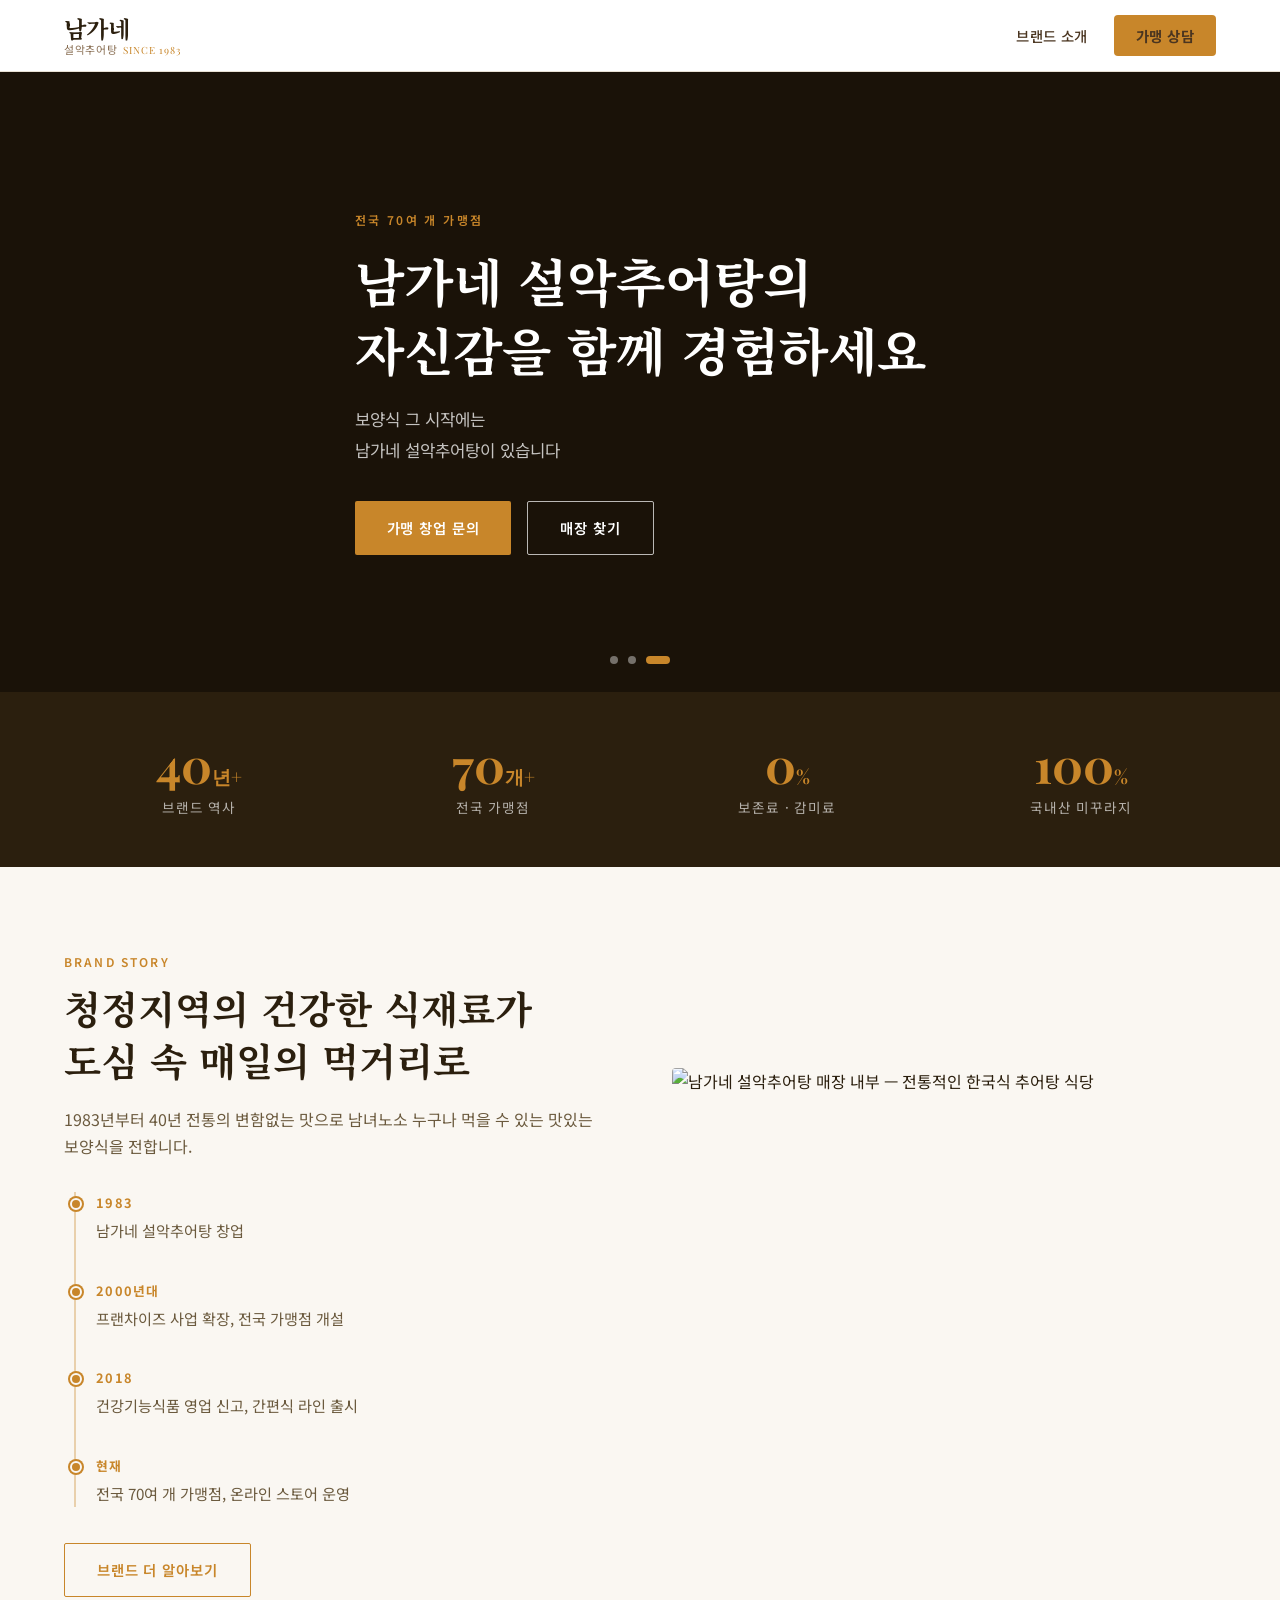
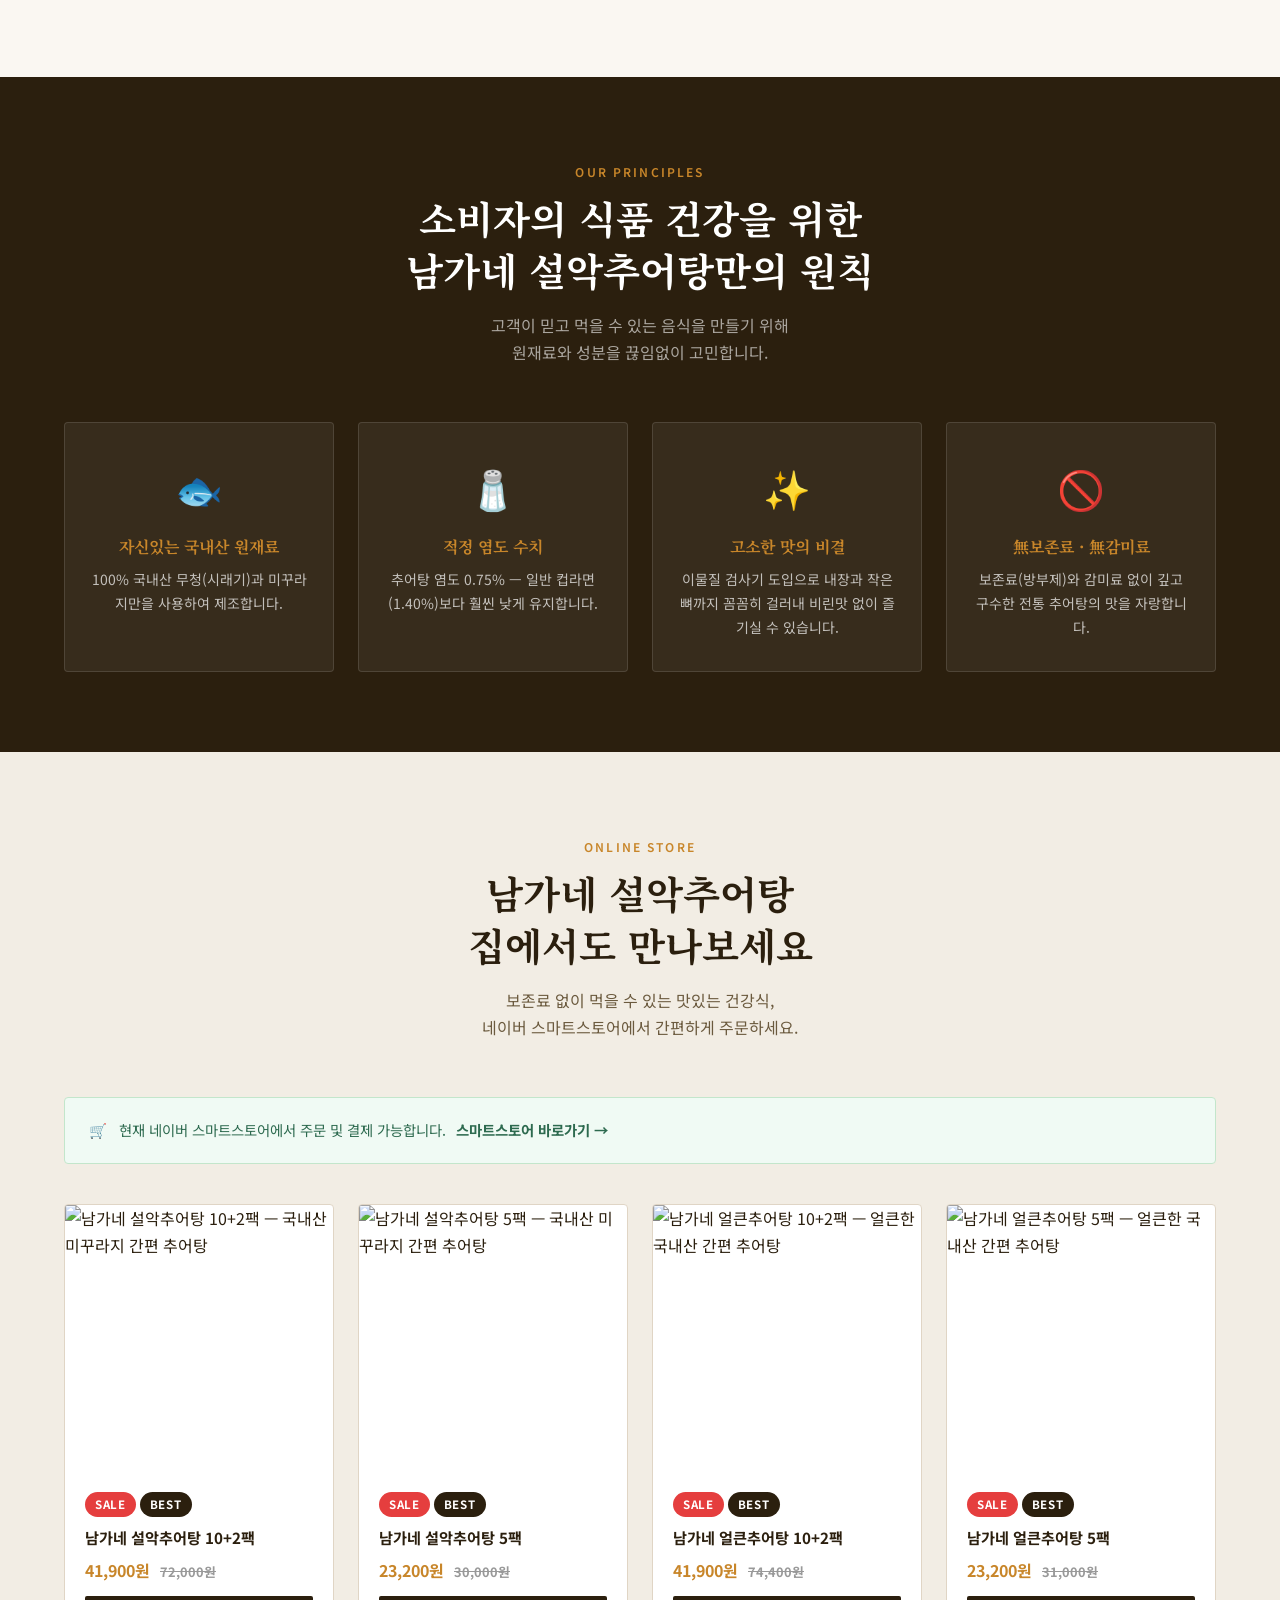
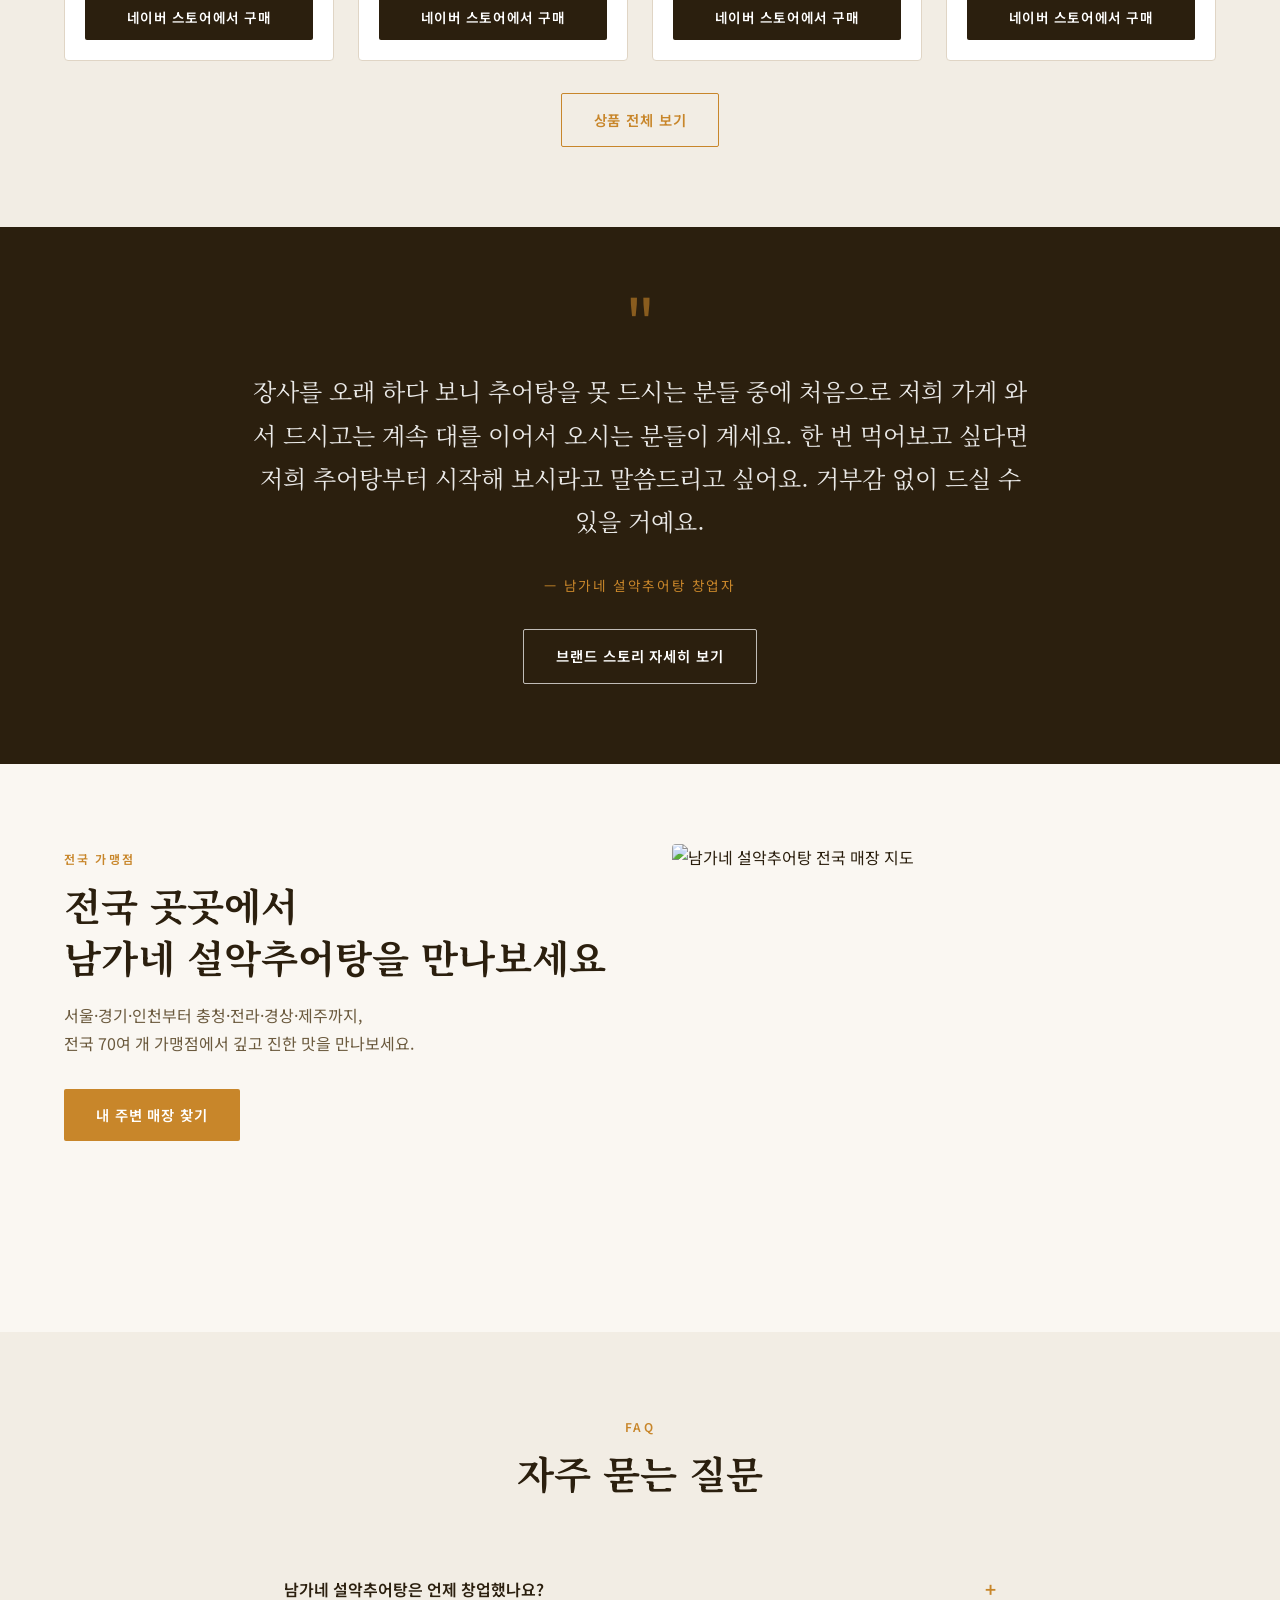
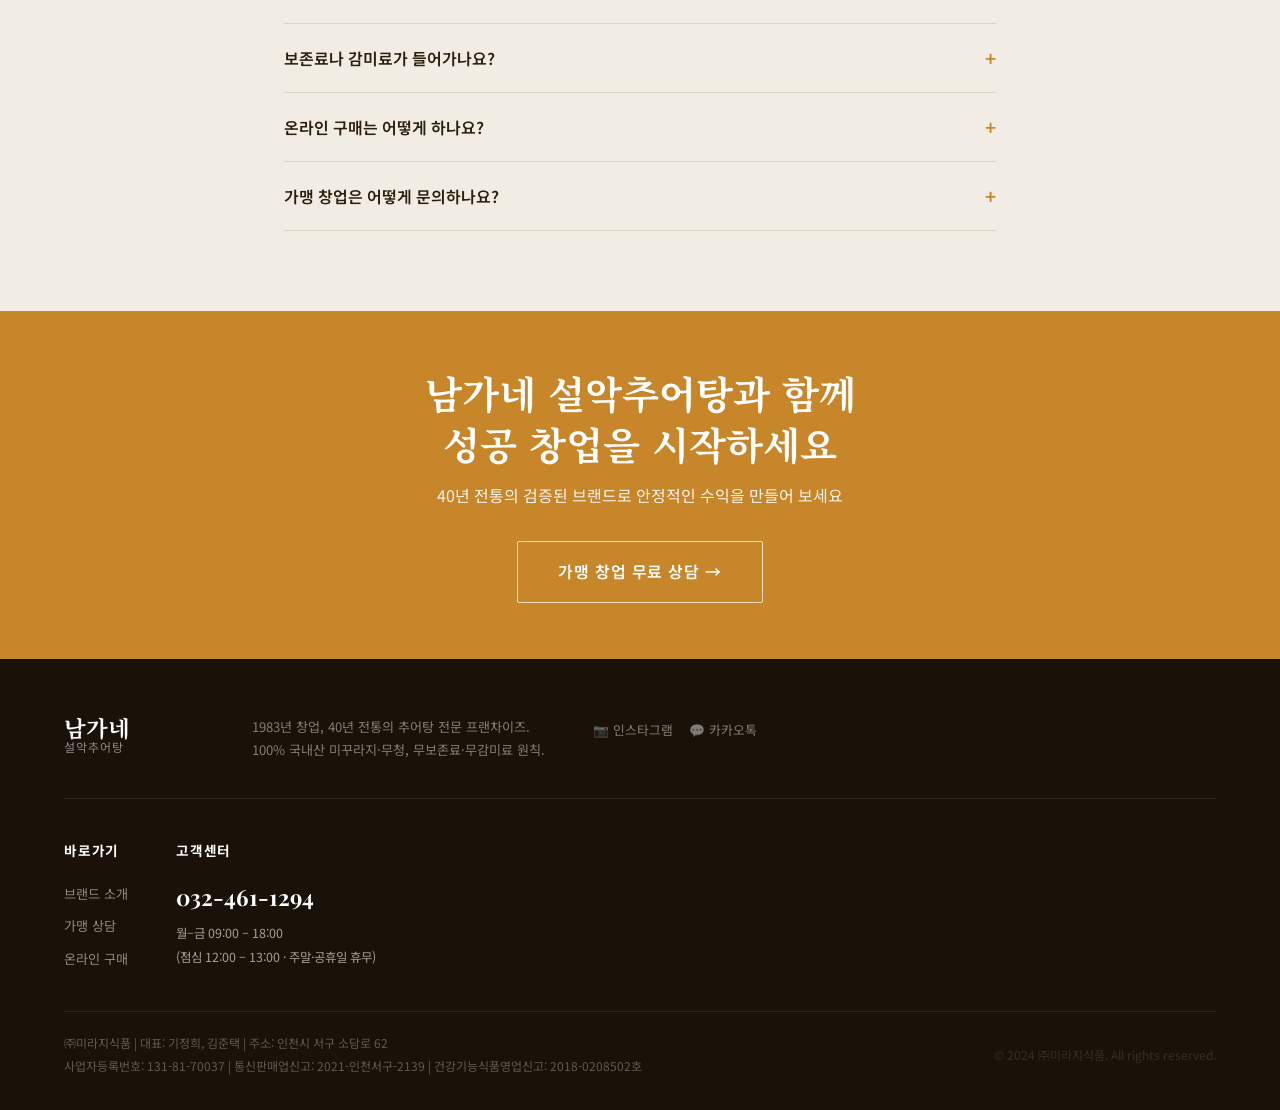
==== commit 6a767b13: "Add files via upload" ====
--- a/index.html
+++ b/index.html
@@ -150,41 +150,25 @@
 </head>
 <body>
 
-<!-- ===== NAV ===== -->
 <nav id="site-nav" aria-label="주요 네비게이션">
   <div class="nav-inner">
     <a href="index.html" class="nav-logo" aria-label="남가네 설악추어탕 홈">
-      <span class="logo-ko">남가네 설악추어탕</span>
-      <span class="logo-since">Since 1983</span>
+      <span class="logo-brand">남가네</span>
+      <span class="logo-sub">설악추어탕 <span class="logo-since">Since 1983</span></span>
     </a>
     <ul class="nav-links" role="list">
-      <li><a href="about.html">브랜드</a></li>
-      <li class="has-sub">
-        <a href="menu.html">메뉴</a>
-        <ul class="sub-menu" role="list">
-          <li><a href="menu.html#soup">탕 메뉴</a></li>
-          <li><a href="menu.html#side">곁들임 메뉴</a></li>
-        </ul>
-      </li>
-      <li><a href="place.html">매장 찾기</a></li>
-      <li><a href="store.html">스토어</a></li>
-      <li><a href="franchise.html" class="nav-cta">가맹문의</a></li>
+      <li><a href="about.html">브랜드 소개</a></li>
+      <li><a href="franchise.html" class="nav-cta">가맹 상담</a></li>
     </ul>
     <button class="nav-hamburger" aria-label="메뉴 열기" id="hamburger">
       <span></span><span></span><span></span>
     </button>
   </div>
 </nav>
-
-<!-- Mobile Nav -->
 <nav class="mobile-nav" id="mobile-nav" aria-label="모바일 네비게이션">
-  <a href="about.html">브랜드</a>
-  <a href="menu.html">메뉴</a>
-  <a href="place.html">매장 찾기</a>
-  <a href="store.html">스토어</a>
-  <a href="franchise.html">가맹문의</a>
+  <a href="about.html">브랜드 소개</a>
+  <a href="franchise.html">가맹 상담</a>
 </nav>
-
 <!-- ===== HERO ===== -->
 <section class="hero" aria-label="메인 배너">
   <!-- Slide 1 -->
@@ -545,51 +529,36 @@
 <!-- ===== FOOTER ===== -->
 <footer id="site-footer" aria-label="사이트 정보">
   <div class="container">
-    <div class="footer-inner">
-      <div class="footer-brand">
-        <div class="logo-ko">남가네 설악추어탕</div>
-        <div class="since">Since 1983</div>
-        <p>40년 전통의 대한민국 대표 추어탕 브랜드.<br>100% 국내산 미꾸라지와 무청으로 만든<br>건강한 보양식을 전합니다.</p>
-        <div class="social-links" aria-label="소셜 미디어">
-          <a href="https://www.instagram.com/namgane_official/" target="_blank" rel="noopener" aria-label="인스타그램">📷</a>
-          <a href="https://pf.kakao.com/_lPxdnj" target="_blank" rel="noopener" aria-label="카카오톡 채널">💬</a>
-          <a href="https://smartstore.naver.com/mrgfood" target="_blank" rel="noopener" aria-label="네이버 스마트스토어">🛒</a>
-        </div>
-      </div>
+    <div class="footer-top">
+      <a href="index.html" class="footer-logo">
+        <span class="logo-brand">남가네</span>
+        <span class="logo-sub">설악추어탕</span>
+      </a>
+      <p class="footer-desc">1983년 창업, 40년 전통의 추어탕 전문 프랜차이즈.<br>100% 국내산 미꾸라지·무청, 무보존료·무감미료 원칙.</p>
+      <div class="footer-social">
+        <a href="https://www.instagram.com/namgane_official/" target="_blank" rel="noopener" aria-label="인스타그램">📷 인스타그램</a>
+        <a href="https://pf.kakao.com/_lPxdnj" target="_blank" rel="noopener" aria-label="카카오톡">💬 카카오톡</a>
+      </div>
+    </div>
+    <div class="footer-mid">
       <div class="footer-col">
-        <h5>브랜드</h5>
+        <h5>바로가기</h5>
         <a href="about.html">브랜드 소개</a>
-        <a href="menu.html">메뉴 소개</a>
-        <a href="place.html">매장 찾기</a>
-        <a href="store.html">온라인 스토어</a>
-        <a href="franchise.html">가맹문의</a>
+        <a href="franchise.html">가맹 상담</a>
+        <a href="https://smartstore.naver.com/mrgfood" target="_blank" rel="noopener">온라인 구매</a>
       </div>
       <div class="footer-col">
         <h5>고객센터</h5>
-        <div class="footer-contact-num">032-461-1294</div>
-        <div class="footer-hours">
-          월~금 09:00 – 18:00<br>
-          (점심시간 12:00 – 13:00)<br>
-          토·일·공휴일 휴무
-        </div>
-      </div>
-      <div class="footer-col">
-        <h5>온라인 구매</h5>
-        <a href="https://smartstore.naver.com/mrgfood" target="_blank" rel="noopener">
-          네이버 스마트스토어
-        </a>
-        <p style="font-size:0.78rem; margin-top:12px; color:rgba(255,255,255,0.35); line-height:1.7;">
-          전국 택배 배송<br>설악추어탕 · 얼큰추어탕<br>5팩 / 10+2팩 / 선물세트
-        </p>
+        <div class="footer-tel">032-461-1294</div>
+        <div class="footer-hours">월–금 09:00 – 18:00<br>(점심 12:00 – 13:00 · 주말·공휴일 휴무)</div>
       </div>
     </div>
     <div class="footer-bottom">
-      <div class="footer-biz-info">
-        (주)미라지식품 | 대표: 기정희, 김준택 | 주소: 인천시 서구 소담로 62<br>
-        사업자등록번호: 131-81-70037 | 통신판매업신고: 2021-인천서구-2139 | 건강기능식품영업신고: 2018-0208502호 |
-        <a href="#">개인정보처리방침</a>
-      </div>
-      <div>© 2024 ㈜미라지식품. All rights reserved.</div>
+      <div class="footer-biz">
+        ㈜미라지식품 | 대표: 기정희, 김준택 | 주소: 인천시 서구 소담로 62<br>
+        사업자등록번호: 131-81-70037 | 통신판매업신고: 2021-인천서구-2139 | 건강기능식품영업신고: 2018-0208502호
+      </div>
+      <div class="footer-copy">© 2024 ㈜미라지식품. All rights reserved.</div>
     </div>
   </div>
 </footer>
--- a/style.css
+++ b/style.css
@@ -808,3 +808,186 @@
 .mb-16 { margin-bottom: 16px; }
 .mb-32 { margin-bottom: 32px; }
 .hidden { display: none !important; }
+
+/* ---- Top Announcement Bar (mrgfood.kr style) ---- */
+.top-bar {
+  background: #f5e6cc;
+  color: #5a3e1b;
+  text-align: center;
+  font-size: 0.82rem;
+  padding: 9px 24px;
+  letter-spacing: 0.02em;
+  position: fixed;
+  top: 0; left: 0; right: 0;
+  z-index: 1001;
+  border-bottom: 1px solid #e8d5b0;
+}
+#site-nav { top: 38px; }
+.hero { margin-top: calc(var(--nav-h) + 38px); }
+.page-header { margin-top: calc(var(--nav-h) + 38px); }
+.mobile-nav { top: calc(var(--nav-h) + 38px); }
+.nav-logo img { display: block; height: 44px; width: auto; }
+
+
+/* ========================================
+   담순대 스타일 리디자인 — 화이트 헤더
+   ======================================== */
+
+/* nav 배경 흰색, 보더 하단 */
+#site-nav {
+  top: 0 !important;
+  background: #ffffff !important;
+  border-bottom: 1px solid #e8e0d4;
+  box-shadow: none;
+}
+#site-nav.scrolled { box-shadow: 0 2px 16px rgba(43,31,14,0.08); }
+
+/* 로고 — 텍스트 전용 */
+.nav-logo {
+  display: flex;
+  flex-direction: column;
+  line-height: 1.15;
+  text-decoration: none;
+  gap: 1px;
+}
+.nav-logo .logo-brand {
+  font-family: var(--font-ko);
+  font-size: 1.45rem;
+  font-weight: 700;
+  color: #2b1f0e;
+  letter-spacing: -0.01em;
+}
+.nav-logo .logo-sub {
+  font-size: 0.68rem;
+  color: #8a7055;
+  letter-spacing: 0.06em;
+  display: flex;
+  align-items: center;
+  gap: 6px;
+}
+.nav-logo .logo-since {
+  font-size: 0.62rem;
+  color: var(--color-accent);
+  letter-spacing: 0.1em;
+  font-family: var(--font-en);
+}
+
+/* nav 링크 — 어두운 텍스트 */
+.nav-links a {
+  color: #4a3520 !important;
+  font-size: 0.9rem;
+  font-weight: 500;
+  padding: 8px 18px;
+}
+.nav-links a:hover,
+.nav-links a.active { color: var(--color-accent) !important; }
+
+/* 가맹 상담 버튼 */
+.nav-cta {
+  background: var(--color-accent) !important;
+  color: #ffffff !important;
+  padding: 10px 22px !important;
+  border-radius: 4px !important;
+  font-weight: 700 !important;
+}
+.nav-cta:hover {
+  background: var(--color-accent-lt) !important;
+  color: #ffffff !important;
+}
+
+/* 서브메뉴 배경 */
+.nav-links .sub-menu {
+  background: #ffffff;
+  border-top: 2px solid var(--color-accent);
+  box-shadow: 0 8px 24px rgba(43,31,14,0.1);
+}
+.nav-links .sub-menu a { color: #4a3520 !important; }
+
+/* 모바일 햄버거 */
+.nav-hamburger span { background: #2b1f0e; }
+
+/* 모바일 nav */
+.mobile-nav {
+  top: var(--nav-h) !important;
+  background: #ffffff;
+  border-top: 1px solid #e8e0d4;
+}
+.mobile-nav a { color: #4a3520; border-bottom: 1px solid #f0e8dc; }
+.mobile-nav a:hover { color: var(--color-accent); }
+
+/* hero/page-header: top-bar 없으므로 nav-h 만큼만 */
+.hero { margin-top: var(--nav-h) !important; }
+.page-header { margin-top: var(--nav-h) !important; }
+
+/* top-bar 제거 */
+.top-bar { display: none !important; }
+
+/* ── 새 footer 스타일 ── */
+.footer-top {
+  display: flex;
+  flex-wrap: wrap;
+  gap: 24px 48px;
+  align-items: flex-start;
+  margin-bottom: 40px;
+  padding-bottom: 36px;
+  border-bottom: 1px solid rgba(255,255,255,0.08);
+}
+.footer-logo {
+  display: flex;
+  flex-direction: column;
+  line-height: 1.15;
+  min-width: 140px;
+}
+.footer-logo .logo-brand {
+  font-family: var(--font-ko);
+  font-size: 1.4rem;
+  font-weight: 700;
+  color: #ffffff;
+}
+.footer-logo .logo-sub {
+  font-size: 0.75rem;
+  color: rgba(255,255,255,0.5);
+  letter-spacing: 0.08em;
+}
+.footer-desc {
+  font-size: 0.82rem;
+  color: rgba(255,255,255,0.45);
+  line-height: 1.8;
+  max-width: 320px;
+}
+.footer-social { display: flex; gap: 16px; margin-top: 4px; }
+.footer-social a {
+  font-size: 0.8rem;
+  color: rgba(255,255,255,0.45);
+  transition: color 0.2s;
+}
+.footer-social a:hover { color: var(--color-accent); }
+.footer-mid {
+  display: flex;
+  gap: 48px;
+  margin-bottom: 36px;
+}
+.footer-tel {
+  font-size: 1.4rem;
+  font-weight: 700;
+  color: #ffffff;
+  font-family: var(--font-en);
+  margin-bottom: 6px;
+}
+.footer-hours { font-size: 0.78rem; line-height: 1.9; }
+.footer-biz { font-size: 0.75rem; line-height: 1.9; }
+.footer-copy { font-size: 0.75rem; opacity: 0.4; }
+.footer-bottom {
+  border-top: 1px solid rgba(255,255,255,0.08);
+  padding-top: 20px;
+  display: flex;
+  flex-wrap: wrap;
+  gap: 8px;
+  justify-content: space-between;
+  align-items: center;
+}
+@media (max-width: 640px) {
+  .footer-top { flex-direction: column; }
+  .footer-mid { flex-direction: column; gap: 24px; }
+  .footer-bottom { flex-direction: column; align-items: flex-start; }
+}
